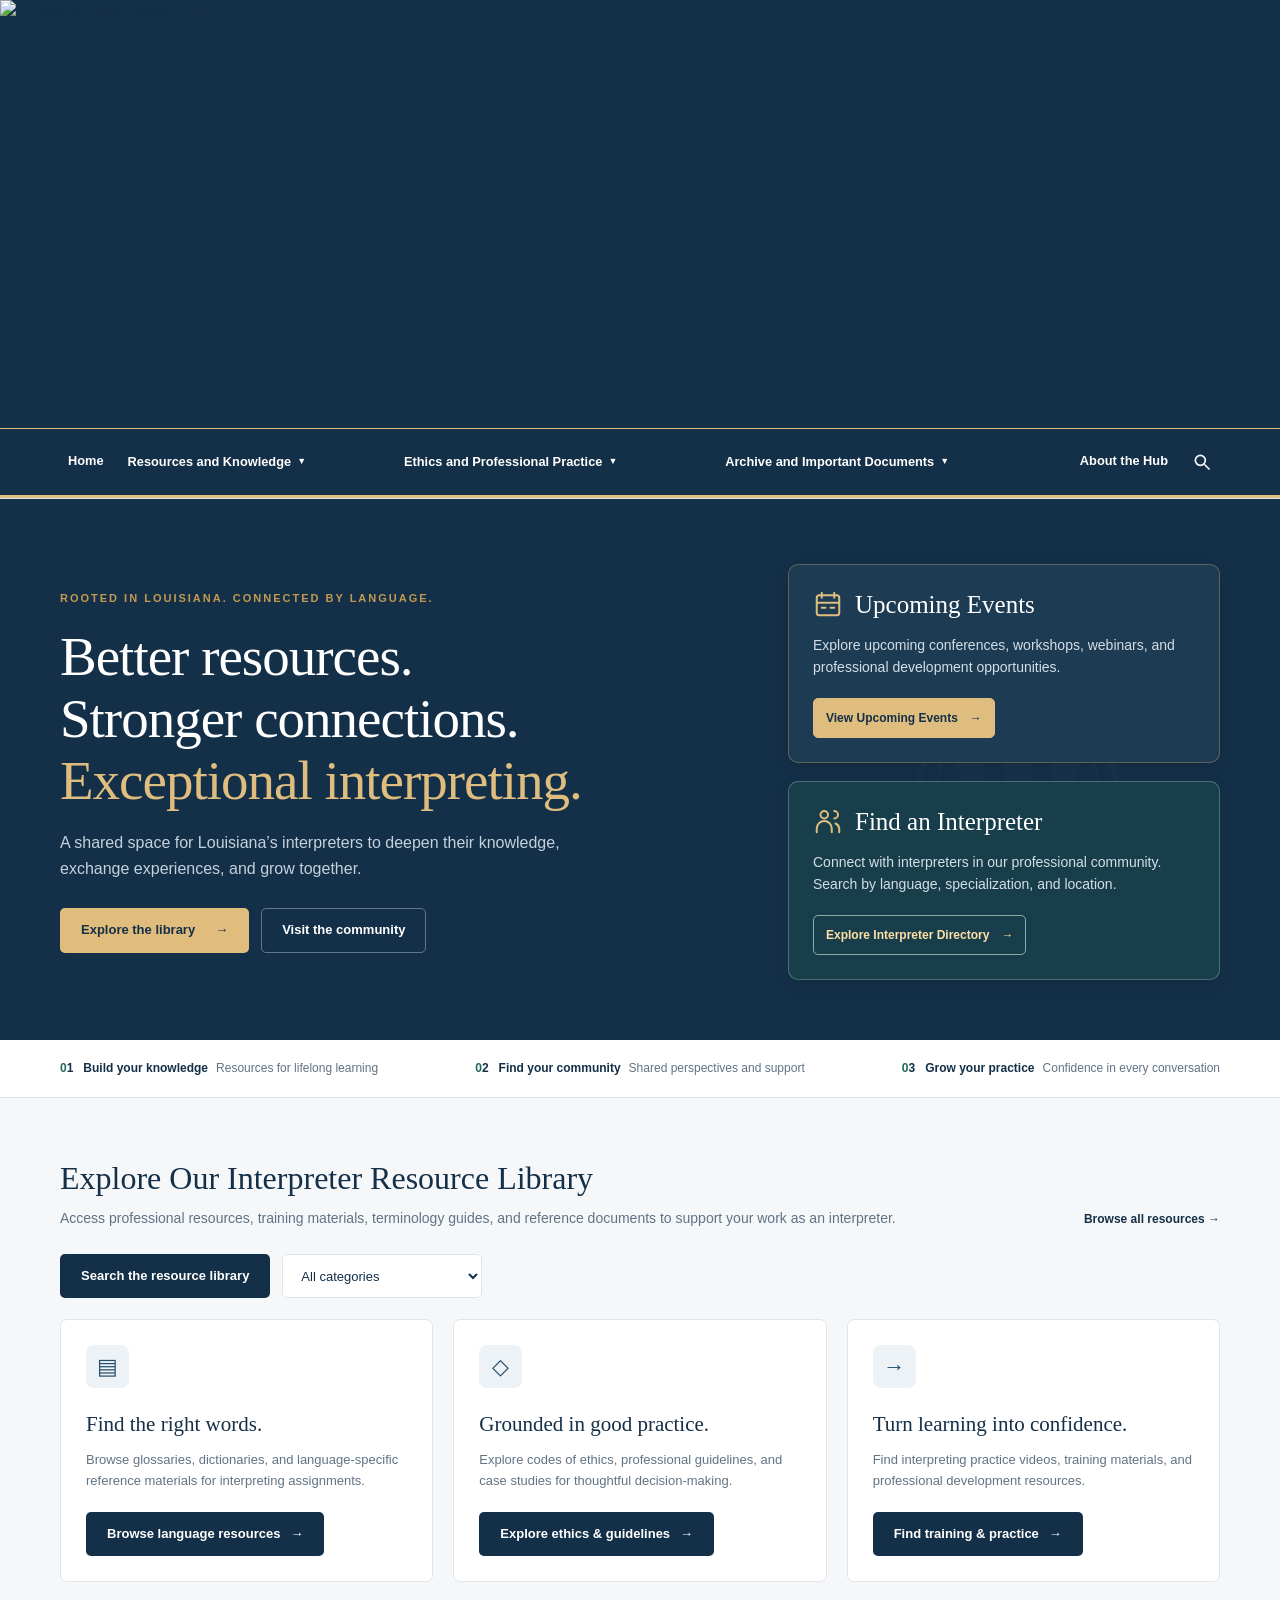
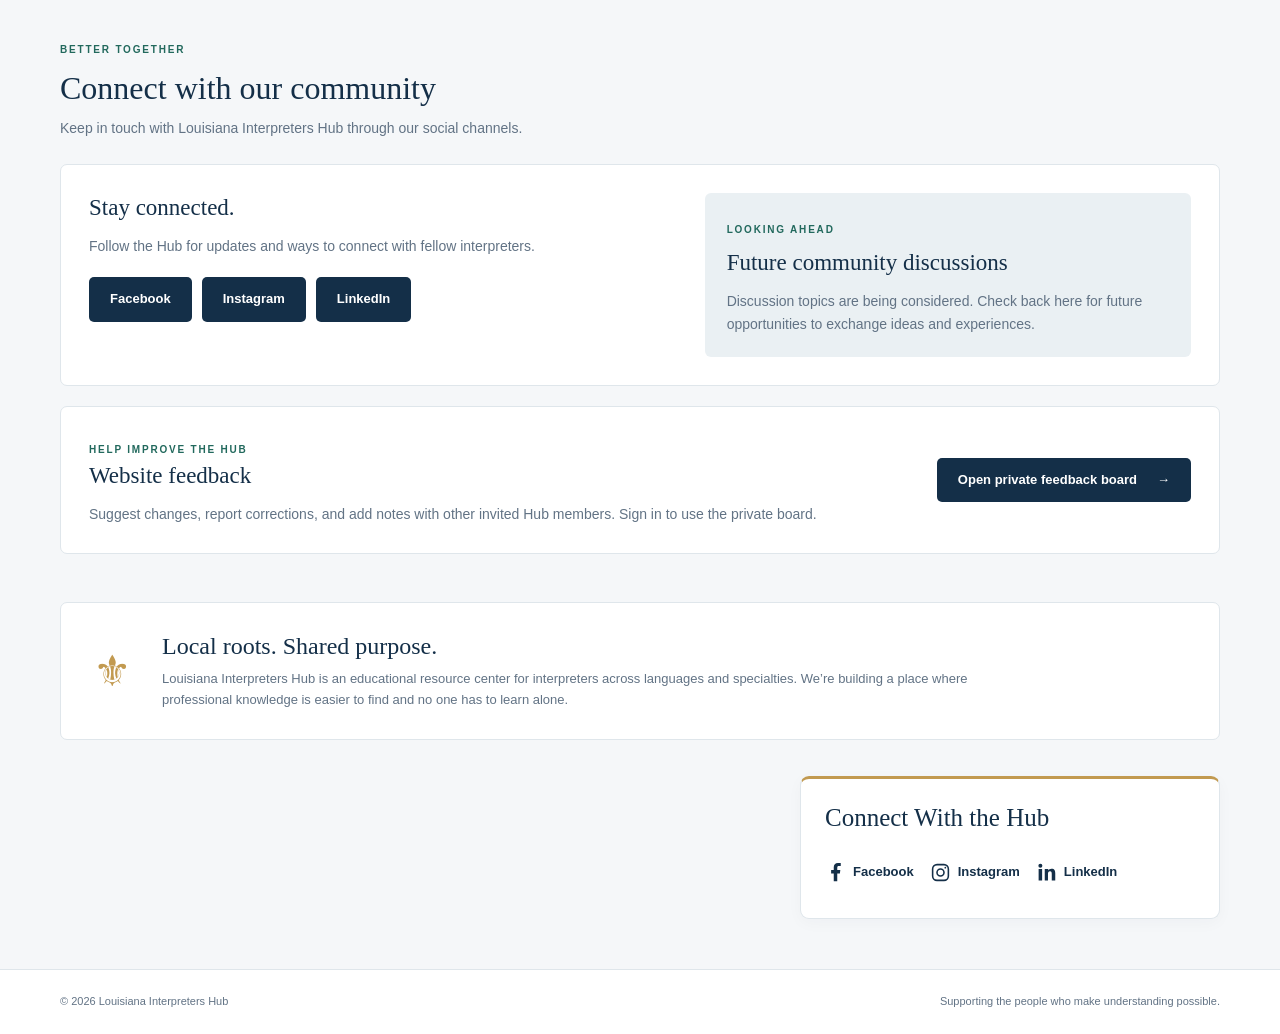
==== index.html @ b4c1bf5e "Add homepage link to private Website feedback board" ====
<!DOCTYPE html>
<html lang="en">
<head>
<meta charset="UTF-8">
<meta name="viewport" content="width=device-width, initial-scale=1">
<meta name="description" content="Louisiana Interpreters Hub: a shared space to study, connect, and grow in the interpreting profession.">
<title>Louisiana Interpreters Hub</title>
<link rel="stylesheet" href="assets/site.css">
<link rel="stylesheet" href="assets/library.css?v=feature-boxes-1">
<script defer src="data/resources.js?v=position-papers-1"></script>
<script defer src="assets/navigation.js?v=feature-boxes-1"></script>
<link rel="stylesheet" href="assets/home.css?v=private-feedback-1">
</head>
<body>
<a class="skip" href="#main">Skip to content</a>

<header>
  <a href="#" class="brand" aria-label="Louisiana Interpreters Hub home">
    <img
      class="brand-logo"
      src="Louisiana%20Interpreters%20Hub%20Banner.png"
      alt="Louisiana Interpreters Hub"
      width="2170"
      height="725"
      fetchpriority="high"
    >
  </a>
  <div class="header-nav">
    <div class="wrap header-inner">
      <button class="menu" aria-expanded="false" aria-controls="navigation">Menu ☰</button>
      <nav id="navigation" aria-label="Main navigation">
        <a href="#library">Study library</a>
        <a href="#community">Community</a>
        <a href="#about" class="nav-cta">About the hub ↗</a>
      </nav>
    </div>
  </div>
</header>

<main id="main">
  <div class="hero">
    <div class="wrap hero-inner">
      <div>
        <div class="eyebrow">Rooted in Louisiana. Connected by language.</div>
        <h1>Better resources.<br>Stronger connections.<br><em>Exceptional interpreting.</em></h1>
        <p>A shared space for Louisiana’s interpreters to deepen their knowledge, exchange experiences, and grow together.</p>
        <div class="actions">
          <a href="#library" class="button gold">Explore the library <span aria-hidden="true">→</span></a>
          <a href="#community" class="button outline">Visit the community</a>
        </div>
      </div>
      <aside class="hero-features" aria-label="Explore our community">
        <a class="feature-card feature-events" href="events.html" aria-labelledby="events-feature-title events-feature-action">
          <div class="feature-heading"><svg viewBox="0 0 24 24" aria-hidden="true"><rect x="3" y="5" width="18" height="16" rx="2"/><path d="M7 3v4m10-4v4M3 11h18m-14 4h3m4 0h3"/></svg><h2 id="events-feature-title">Upcoming Events</h2></div>
          <p>Explore upcoming conferences, workshops, webinars, and professional development opportunities.</p>
          <span class="feature-action" id="events-feature-action">View Upcoming Events <span aria-hidden="true">→</span></span>
        </a>
        <a class="feature-card feature-directory" href="directory.html" aria-labelledby="directory-feature-title directory-feature-action">
          <div class="feature-heading"><svg viewBox="0 0 24 24" aria-hidden="true"><circle cx="9" cy="7" r="3"/><path d="M3 21v-3a6 6 0 0 1 12 0v3m2-17a3 3 0 0 1 0 6m1 4a5 5 0 0 1 3 4v3"/></svg><h2 id="directory-feature-title">Find an Interpreter</h2></div>
          <p>Connect with interpreters in our professional community. Search by language, specialization, and location.</p>
          <span class="feature-action" id="directory-feature-action">Explore Interpreter Directory <span aria-hidden="true">→</span></span>
        </a>
      </aside>
    </div>
  </div>

  <div class="values">
    <div class="wrap values-inner">
      <span><strong>01 &nbsp; Build your knowledge</strong>Resources for lifelong learning</span>
      <span><strong>02 &nbsp; Find your community</strong>Shared perspectives and support</span>
      <span><strong>03 &nbsp; Grow your practice</strong>Confidence in every conversation</span>
    </div>
  </div>

  <div class="wrap">
    <section id="library" aria-labelledby="library-title">
      <div class="section-head">
        <div>
          <h2 id="library-title">Explore Our Interpreter Resource Library</h2>
          <p>Access professional resources, training materials, terminology guides, and reference documents to support your work as an interpreter.</p>
        </div>
        <a class="small-link" href="resources.html">Browse all resources →</a>
      </div>

      <div class="library-tools">
        <a class="button" href="resources.html">Search the resource library</a>
        <select id="category" aria-label="Filter library by category">
          <option value="all">All categories</option>
          <option value="terminology">Terminology</option>
          <option value="ethics">Ethics & standards</option>
          <option value="training">Skills & training</option>
        </select>
      </div>

      <div class="cards" id="resources">
        <article class="card" data-category="terminology">
          <div class="card-top">
            <span class="icon" aria-hidden="true">▤</span>
            <span class="tag" hidden>Terminology</span>
          </div>
          <h3>Find the right words.</h3>
          <p>Browse glossaries, dictionaries, and language-specific reference materials for interpreting assignments.</p>
          <a class="button resource-card-link" href="resources.html?category=knowledge">Browse language resources <span aria-hidden="true">→</span></a>
        </article>

        <article class="card" data-category="ethics">
          <div class="card-top">
            <span class="icon" aria-hidden="true">◇</span>
            <span class="tag" hidden>Ethics & standards</span>
          </div>
          <h3>Grounded in good practice.</h3>
          <p>Explore codes of ethics, professional guidelines, and case studies for thoughtful decision-making.</p>
          <a class="button resource-card-link" href="resources.html?category=ethics">Explore ethics & guidelines <span aria-hidden="true">→</span></a>
        </article>

        <article class="card" data-category="training">
          <div class="card-top">
            <span class="icon" aria-hidden="true">→</span>
            <span class="tag" hidden>Skills & training</span>
          </div>
          <h3>Turn learning into confidence.</h3>
          <p>Find interpreting practice videos, training materials, and professional development resources.</p>
          <a class="button resource-card-link" href="resources.html?category=knowledge&amp;subcategory=training">Find training & practice <span aria-hidden="true">→</span></a>
        </article>

      </div>

    </section>

    <section id="community" aria-labelledby="community-title">
      <div class="section-head">
        <div>
          <span class="section-label">Better together</span>
          <h2 id="community-title">Connect with our community</h2>
          <p>Keep in touch with Louisiana Interpreters Hub through our social channels.</p>
        </div>
      </div>
      <div class="community-panel">
        <div>
          <h3>Stay connected.</h3>
          <p>Follow the Hub for updates and ways to connect with fellow interpreters.</p>
          <div class="community-actions">
            <a class="button" href="https://www.facebook.com/profile.php?id=61590693230571" target="_blank" rel="noopener noreferrer" aria-label="Facebook (opens in a new tab)">Facebook</a>
            <a class="button" href="https://www.instagram.com/laterphub/" target="_blank" rel="noopener noreferrer" aria-label="Instagram (opens in a new tab)">Instagram</a>
            <a class="button" href="https://www.linkedin.com/in/504-louisiana-interpreter-hub/" target="_blank" rel="noopener noreferrer" aria-label="LinkedIn (opens in a new tab)">LinkedIn</a>
          </div>
        </div>
        <div id="community-topics" class="community-future" aria-labelledby="community-topics-title">
          <span class="section-label">Looking ahead</span>
          <h3 id="community-topics-title">Future community discussions</h3>
          <p>Discussion topics are being considered. Check back here for future opportunities to exchange ideas and experiences.</p>
          <!-- Add selected discussion topics and their links here when ready. -->
        </div>
      </div>

      <div class="community-panel feedback-callout" aria-labelledby="feedback-title">
        <div>
          <span class="section-label">Help improve the Hub</span>
          <h3 id="feedback-title">Website feedback</h3>
          <p>Suggest changes, report corrections, and add notes with other invited Hub members. Sign in to use the private board.</p>
        </div>
        <a class="button" href="https://louisiana-hub-feedback.lattertulip17.chatgpt.site" target="_blank" rel="noopener noreferrer" aria-label="Open private feedback board (opens in a new tab)">Open private feedback board <span aria-hidden="true">→</span></a>
      </div>
    </section>

    <section id="about" class="about" aria-labelledby="about-title">
      <span class="symbol" aria-hidden="true">⚜</span>
      <div>
        <h2 id="about-title">Local roots. Shared purpose.</h2>
        <p>Louisiana Interpreters Hub is an educational resource center for interpreters across languages and specialties. We’re building a place where professional knowledge is easier to find and no one has to learn alone.</p>
      </div>
    </section>
    <section class="social-section" aria-labelledby="social-title">
      <div class="social-box">
        <h2 id="social-title">Connect With the Hub</h2>
        <div class="social-links">
          <a href="https://www.facebook.com/profile.php?id=61590693230571" target="_blank" rel="noopener noreferrer" aria-label="Facebook (opens in a new tab)">
            <svg viewBox="0 0 24 24" aria-hidden="true"><path d="M14 22v-9h3l.5-4H14V6.5c0-1.1.4-1.8 1.8-1.8H18V1.2C17.3 1.1 16 1 14.8 1 11.6 1 10 2.9 10 6.1V9H7v4h3v9z"/></svg><span>Facebook</span>
          </a>
          <a href="https://www.instagram.com/laterphub/" target="_blank" rel="noopener noreferrer" aria-label="Instagram (opens in a new tab)">
            <svg class="social-outline" viewBox="0 0 24 24" aria-hidden="true"><rect x="3" y="3" width="18" height="18" rx="5"/><circle cx="12" cy="12" r="4"/><circle class="social-dot" cx="17.5" cy="6.5" r="1"/></svg><span>Instagram</span>
          </a>
          <a href="https://www.linkedin.com/in/504-louisiana-interpreter-hub/" target="_blank" rel="noopener noreferrer" aria-label="LinkedIn (opens in a new tab)">
            <svg viewBox="0 0 24 24" aria-hidden="true"><path d="M3 8h4v13H3zm2-6a2.3 2.3 0 1 1 0 4.6A2.3 2.3 0 0 1 5 2zm5 6h4v1.8c.7-1.2 2-2.1 3.7-2.1 3.7 0 4.3 2.4 4.3 5.5V21h-4v-6.9c0-1.6 0-3.4-2-3.4s-2.3 1.6-2.3 3.3v7H10z"/></svg><span>LinkedIn</span>
          </a>
        </div>
      </div>
    </section>
  </div>
</main>

<footer>
  <div class="wrap footer-inner">
    <span>© <span id="year">2026</span> Louisiana Interpreters Hub</span>
    <span>Supporting the people who make understanding possible.</span>
  </div>
</footer>

<script>
const category = document.querySelector('#category');
const cards = [...document.querySelectorAll('.card')];

function filter() {

  cards.forEach(card => {
    const matches = category.value === 'all' || card.dataset.category === category.value;
    card.hidden = !matches;
  });
}

category.addEventListener('change', filter);
document.querySelector('#year').textContent = new Date().getFullYear();
</script>
</body>
</html>
---- assets/site.css ----
:root{--navy:#142f48;--blue:#244e6a;--muted:#627385;--line:#dfe6eb;--paper:#f5f7f9;--gold:#c29a50;--green:#22695d}
*{box-sizing:border-box}
html{scroll-behavior:smooth;scroll-padding-top:90px}
body{margin:0;font-family:Arial,Helvetica,sans-serif;color:var(--navy);background:var(--paper);line-height:1.6}
button,input,select{font:inherit}
button,a,input,select{-webkit-tap-highlight-color:transparent}
a{color:inherit}
button{cursor:pointer}
a:focus-visible,button:focus-visible,input:focus-visible,select:focus-visible,summary:focus-visible{outline:3px solid var(--gold);outline-offset:4px}
.wrap{width:min(1160px,calc(100% - 48px));margin:auto}
.skip{position:absolute;top:-80px;background:white;padding:12px;z-index:10}
.skip:focus{top:10px}
header{background:#fff;border-bottom:1px solid var(--line)}
.brand{display:block;width:100%;text-decoration:none;background:var(--navy)}
.brand-logo{display:block;width:100%;height:auto}
.header-nav{background:var(--navy);color:#fff;border-top:1px solid #dfbd7f;border-bottom:3px solid #dfbd7f}
.header-inner{display:flex;align-items:center;justify-content:center;min-height:66px;padding-top:10px;padding-bottom:10px}
nav{display:flex;align-items:center;justify-content:center;gap:28px}
nav a{text-decoration:none;font-size:14px;font-weight:600;padding:9px 15px;border-radius:5px}
nav a:hover{background:#244e6a;color:#ffe0a6}
.nav-cta{border:1px solid #dfbd7f;color:#ffe0a6}
.menu{display:none;background:transparent;color:#fff;border:1px solid #dfbd7f;border-radius:5px;padding:8px 12px}
.header-nav :focus-visible{outline:3px solid #ffe0a6;outline-offset:3px}
.hero{background:var(--navy);color:white;position:relative;overflow:hidden}
.hero:after{content:'⚜';position:absolute;right:3%;top:-105px;font-family:Georgia,serif;font-size:500px;color:#ffffff04;line-height:1.5;pointer-events:none}
.hero-inner{position:relative;z-index:1;padding:65px 0 60px;display:grid;grid-template-columns:1.5fr 1fr;gap:80px;align-items:center}
.eyebrow{font-size:11px;text-transform:uppercase;letter-spacing:2px;font-weight:bold;color:var(--gold)}
h1{font-family:Georgia,serif;font-weight:400;font-size:clamp(36px,4.5vw,55px);line-height:1.13;letter-spacing:-1px;margin:18px 0}
h1 em{color:#dfbd7f;font-style:normal}
.hero p{color:#c4d1dc;font-size:16px;max-width:500px}
.actions{display:flex;gap:12px;flex-wrap:wrap;margin-top:27px}
.button{display:inline-flex;justify-content:center;align-items:center;gap:20px;text-decoration:none;padding:11px 20px;border-radius:5px;font-weight:bold;font-size:13px;border:1px solid transparent;background:var(--navy);color:white}
.button.gold{background:#e0bd7c;color:var(--navy)}
.button.outline{border-color:#63768a;background:transparent;color:white}
.hero-note{border-left:2px solid #a98b58;padding:8px 0 8px 25px}
.hero-note .symbol{font-size:30px;color:#dfbd7f}
.hero-note h2{font-family:Georgia,serif;font-size:25px;font-weight:400;line-height:1.4;margin:12px 0}
.hero-note p{font-size:13px}
.values{background:white;border-bottom:1px solid var(--line)}
.values-inner{display:flex;justify-content:space-between;gap:24px;padding:19px 0;font-size:12px;color:var(--muted)}
.values strong{color:var(--navy);margin-right:8px}
.values span::first-letter{color:var(--green)}
section{padding:53px 0 0}
.section-head{display:flex;justify-content:space-between;align-items:end;gap:20px;margin-bottom:24px}
h2{font-family:Georgia,serif;font-size:32px;line-height:1.2;font-weight:400;margin:8px 0 10px}
.section-head p{font-size:14px;color:var(--muted);margin:0}
.section-label{font-size:10px;color:var(--green);font-weight:bold;letter-spacing:1.8px;text-transform:uppercase}
.small-link{font-size:12px;text-decoration:none;font-weight:bold;white-space:nowrap}
.library-tools{display:flex;gap:12px;margin-bottom:21px}
.search{flex:1;position:relative}
.search span{position:absolute;left:15px;top:10px;color:var(--muted)}
input,select{border:1px solid var(--line);border-radius:5px;background:white;color:var(--navy);padding:11px 14px;font-size:13px}
input{width:100%;padding-left:40px}
select{min-width:200px}
.cards{display:grid;grid-template-columns:repeat(3,1fr);gap:20px}
.card{background:white;border:1px solid var(--line);border-radius:7px;padding:25px;display:flex;flex-direction:column;transition:box-shadow .2s}
.card:hover{box-shadow:0 6px 20px #142f4809}
.card-top{display:flex;align-items:center;justify-content:space-between}
.icon{width:43px;height:43px;border-radius:8px;display:grid;place-items:center;background:#edf2f6;color:var(--blue);font-size:22px}
.tag{font-size:9px;font-weight:bold;letter-spacing:1px;background:#edf4f1;color:var(--green);padding:4px 8px;border-radius:3px;text-transform:uppercase}
.card:nth-child(2) .tag{background:#f7f1e5;color:#8c692b}
.card:nth-child(3) .tag{background:#eef0f8;color:#62618d}
.card h3{font-family:Georgia,serif;font-size:21px;font-weight:400;margin:20px 0 8px}
.card p{font-size:13px;color:var(--muted);margin:0 0 20px}
.card details{margin-top:auto;border-top:1px solid var(--line);padding-top:14px;font-size:12px}
.card summary{font-weight:bold;cursor:pointer;list-style:none}
.card summary:after{content:'+';float:right}
.card details[open] summary:after{content:'−'}
.card ul{padding-left:18px;color:var(--muted);margin-bottom:0}
.card li{margin:8px 0}
.notice{font-size:11px;color:var(--muted);margin:13px 0 0}
.community-grid{display:grid;grid-template-columns:minmax(0,1fr) 270px;gap:23px}
.board{border:1px solid var(--line);border-radius:7px;background:white;overflow:hidden}
.board-head{display:flex;justify-content:space-between;align-items:center;padding:14px 22px;background:#fbfcfd;border-bottom:1px solid var(--line);font-size:11px}
.live{display:flex;align-items:center;gap:6px;color:var(--muted)}
.dot{width:6px;height:6px;border-radius:50%;background:var(--green)}
.thread{padding:20px 22px;border-bottom:1px solid var(--line);display:flex;gap:15px}
.thread:last-child{border-bottom:0}
.avatar{flex-shrink:0;width:36px;height:36px;background:#eaf0f4;color:#3c617b;border-radius:50%;display:grid;place-items:center;font-size:11px;font-weight:bold}
.thread:nth-child(3) .avatar{background:#f4eee3;color:#8b6d36}
.thread:nth-child(4) .avatar{background:#e9f1ed;color:#417464}
.thread-content{flex:1}
.topic{font-size:9px;text-transform:uppercase;letter-spacing:1px;color:var(--green);font-weight:bold}
.thread h3{font-size:14px;line-height:1.5;margin:5px 0}
.thread p{font-size:11px;color:var(--muted);margin:5px 0 0}
.reply{float:right;font-size:11px;color:var(--muted);font-weight:normal;margin-left:10px}
.side{background:#eaf0f3;border-radius:7px;padding:25px}
.side h3{font-family:Georgia,serif;font-size:22px;font-weight:400;margin:8px 0 12px}
.side p,.side li{font-size:12px;color:var(--muted)}
.side ul{padding-left:17px;margin:16px 0 22px}
.side li{margin:8px 0}
.side .button{width:100%}
.about{margin-top:48px;padding:29px 32px;background:#fff;border:1px solid var(--line);border-radius:7px;display:flex;gap:30px;align-items:center}
.about h2{font-size:24px;margin:0 0 8px}
.about p{font-size:13px;color:var(--muted);margin:0;max-width:820px}
.about .symbol{color:var(--gold);font-size:43px}
footer{margin-top:50px;border-top:1px solid var(--line);padding:23px 0;background:white}
.footer-inner{display:flex;justify-content:space-between;gap:15px;color:var(--muted);font-size:11px}
.empty{grid-column:1/-1;padding:25px;background:white;border:1px solid var(--line);border-radius:5px}
[hidden]{display:none!important}

@media(max-width:850px){
  .header-inner{flex-wrap:wrap;justify-content:flex-end}
  .menu{display:block}
  nav{display:none;width:100%;padding:15px 0 5px;gap:12px;flex-wrap:wrap}
  nav.open{display:flex}
  .hero-inner{gap:35px;grid-template-columns:1.6fr 1fr}
  .community-grid{grid-template-columns:1fr}
  .side{display:none}
  .cards{gap:12px}
  .card{padding:19px}
  .values-inner{font-size:11px}
  .values strong{display:block}
}

@media(max-width:600px){
  .wrap{width:calc(100% - 32px)}
  nav.open{flex-direction:column;align-items:stretch}
  nav a{text-align:center}
  .hero-inner{display:block;padding:42px 0}
  .hero-note{display:none}
  .hero p{font-size:14px}
  .values-inner{gap:14px;padding:16px 0}
  .values strong{font-size:11px}
  .values span{font-size:10px}
  .cards{grid-template-columns:1fr}
  .library-tools{flex-direction:column}
  select{width:100%}
  .section-head{align-items:start}
  .section-head .small-link{display:none}
  section{padding-top:38px}
  h2{font-size:29px}
  .thread{padding:18px 15px;gap:11px}
  .reply{float:none;display:block;margin:4px 0 0}
  .about{padding:23px;gap:18px;margin-top:35px}
  .footer-inner{flex-direction:column;gap:5px}
  .board-head{padding:13px 15px}
}
---- assets/library.css ----
.header-nav{position:relative;z-index:5}
#navigation{gap:12px;flex-wrap:wrap}
#navigation details{position:relative}
#navigation summary{cursor:pointer;font-size:14px;font-weight:600;padding:9px 12px;border-radius:5px}
#navigation summary:hover,#navigation details[open]>summary{background:#244e6a;color:#ffe0a6}
#navigation .nav-panel{position:absolute;top:100%;left:0;min-width:260px;max-width:340px;padding:8px;background:#142f48;border:1px solid #dfbd7f;border-radius:5px;box-shadow:0 8px 24px #0003}
#navigation .nav-panel a{display:block;white-space:normal}
#navigation .nav-panel .nav-panel{position:static;border:0;border-left:2px solid #dfbd7f;border-radius:0;min-width:0;box-shadow:none;margin:6px 0 6px 8px}
.nav-search{display:flex;align-items:center;gap:8px}
.nav-search svg{width:20px;height:20px;fill:none;stroke:currentColor;stroke-width:2;flex-shrink:0}
.library-page{padding-top:35px;padding-bottom:35px;min-height:50vh}
.breadcrumb{font-size:14px;margin-bottom:24px}
.library-page h1{font-size:clamp(28px,4vw,44px)}
.resource-filters{display:grid;grid-template-columns:2fr repeat(5,minmax(0,1fr));gap:14px;align-items:end;margin:28px 0}
.resource-filters label{display:flex;flex-direction:column;gap:6px;font-size:13px;font-weight:bold;min-width:0}
.resource-filters input,.resource-filters select{min-width:0;width:100%;padding:11px}
.resource-results{display:grid;grid-template-columns:repeat(3,minmax(0,1fr));gap:20px}
.resource-results article{background:white;border:1px solid var(--line);padding:24px;border-radius:7px;overflow-wrap:anywhere}
.resource-results h2{font-size:24px}.resource-results dl{font-size:13px}.resource-results dt{font-weight:bold}.resource-results dd{margin:0 0 8px}
.library-empty{padding:24px;background:white;border:1px solid var(--line);border-radius:7px}
@media(max-width:1100px){.resource-filters{grid-template-columns:repeat(2,minmax(0,1fr))}.resource-filters label:first-child{grid-column:1/-1}}
@media(max-width:850px){#navigation{align-items:stretch}#navigation>details{width:100%}#navigation .nav-panel{position:static;max-width:none;min-width:0;box-shadow:none;margin:4px 0 8px}.resource-results{grid-template-columns:repeat(2,minmax(0,1fr))}}
@media(max-width:600px){.resource-results,.resource-filters{grid-template-columns:1fr}#navigation .nav-panel a{text-align:left}}
#navigation>details:last-of-type>.nav-panel{left:auto;right:0}

/* Keep every desktop category visible; never move items into overflow menus. */
.visually-hidden{position:absolute;width:1px;height:1px;padding:0;margin:-1px;overflow:hidden;clip-path:inset(50%);white-space:nowrap;border:0}
#navigation>details>summary{list-style:none;display:flex;align-items:center;gap:6px}
#navigation>details>summary::-webkit-details-marker{display:none}
#navigation>details>summary::after{content:'▼';font-size:9px;flex-shrink:0}
@media(min-width:851px){
  #navigation{display:grid;grid-template-columns:auto minmax(0,1.2fr) minmax(0,1.4fr) minmax(0,1.55fr) auto auto;width:100%;gap:8px}
  #navigation>details{min-width:0}
  #navigation>details>summary,#navigation>a{font-size:clamp(12px,1vw,14px);padding:9px 8px;white-space:normal;overflow:visible;text-overflow:clip}
  #navigation>details>summary{line-height:1.5}
}

.resource-results .button{margin-top:12px;max-width:100%;gap:8px}

.resource-date-heading{grid-column:1/-1;margin:16px 0 0;font-size:26px}

.training-video-group{grid-column:1/-1}
.training-video-group ul{margin:20px 0 0;padding-left:22px}
.training-video-group li{padding:8px 0}
.training-video-group a{display:inline-block;padding:4px 0;font-weight:600;text-underline-offset:3px}
.training-video-group .video-content-warning{font-weight:bold}

.resource-results .resource-kind{display:table;width:fit-content;max-width:100%;margin:0 0 12px;padding:4px 10px;border:1px solid #cbded7;border-radius:4px;background:#edf4f1;color:#185548;font-size:12px;font-weight:700;line-height:1.5}
---- assets/home.css ----
.hero-features{display:grid;gap:18px;min-width:0}
.feature-card{display:block;padding:24px;text-decoration:none;background:#1d3b53;border:1px solid #bfa16a66;border-radius:10px;box-shadow:0 5px 18px #00000012;transition:transform .18s ease,box-shadow .18s ease,border-color .18s ease}
.feature-card.feature-directory{background:#183e4b;border-color:#7aaba37a}
.feature-card:hover{transform:translateY(-3px);border-color:#dfbd7f;box-shadow:0 10px 24px #00000025}
.feature-card:focus-visible{outline:3px solid #ffe0a6;outline-offset:5px}
.feature-heading{display:flex;align-items:center;gap:12px}
.feature-heading svg{width:30px;height:30px;flex-shrink:0;fill:none;stroke:#dfbd7f;stroke-width:1.6;stroke-linecap:round;stroke-linejoin:round}
.feature-heading h2{font-size:25px;margin:0;line-height:1.25}
.hero .feature-card p{font-size:14px;line-height:1.6;margin:14px 0 19px;color:#d3dee6;max-width:none}
.feature-action{display:inline-flex;align-items:center;gap:12px;border:1px solid #dfbd7f;border-radius:5px;background:#dfbd7f;color:#142f48;font-size:12px;font-weight:bold;line-height:1.5;padding:10px 12px}
.feature-directory .feature-action{background:transparent;color:#ffe0a6;border-color:#8baea9}
@media(max-width:850px){.hero-inner{grid-template-columns:1fr;gap:32px}.hero-features{width:100%}}
@media(max-width:600px){.hero-features{margin-top:30px}.feature-card{padding:22px}.feature-heading h2{font-size:24px}}
@media(prefers-reduced-motion:reduce){.feature-card{transition:none}.feature-card:hover{transform:none}}

.social-section{display:flex;justify-content:flex-end;padding-top:36px}
.social-box{width:min(100%,420px);padding:24px;background:#fff;border:1px solid var(--line);border-top:3px solid var(--gold);border-radius:9px;box-shadow:0 4px 16px #142f4808}
.social-box h2{font-size:25px;margin:0 0 17px}
.social-links{display:flex;flex-wrap:wrap;gap:10px 16px}
.social-links a{display:inline-flex;align-items:center;gap:7px;min-height:44px;padding:5px 0;color:var(--navy);font-size:13px;font-weight:600;text-decoration:none}
.social-links a:hover{color:var(--green);text-decoration:underline}
.social-links svg{width:21px;height:21px;flex-shrink:0;fill:currentColor}
.social-links .social-outline{fill:none;stroke:currentColor;stroke-width:1.8}
.social-links .social-dot{fill:currentColor;stroke:none}
@media(max-width:600px){.social-section{padding-top:28px}.social-box{width:100%;padding:20px}.social-box h2{font-size:24px}}

.resource-card-link{margin-top:auto;align-self:flex-start;gap:10px;text-align:center}
.community-panel{display:grid;grid-template-columns:1.2fr 1fr;gap:32px;padding:28px;background:#fff;border:1px solid var(--line);border-radius:7px}
.community-panel h3{font-family:Georgia,serif;font-size:23px;font-weight:400;line-height:1.3;margin:0 0 12px}
.community-panel p{font-size:14px;color:var(--muted);margin:0 0 20px}
.community-actions{display:flex;flex-wrap:wrap;gap:10px}
.community-actions .button{gap:10px}
.community-future{padding:22px;background:#eaf0f3;border-radius:6px}
.community-future h3{margin-top:8px}
.community-future p{margin-bottom:0}
@media(max-width:600px){.community-panel{grid-template-columns:1fr;padding:20px;gap:24px}.community-future{padding:18px}}

.feedback-callout{margin-top:20px;grid-template-columns:minmax(0,1fr) auto;align-items:center}
.feedback-callout p{margin-bottom:0}
@media(max-width:600px){.feedback-callout{grid-template-columns:1fr}.feedback-callout .button{justify-self:start}}
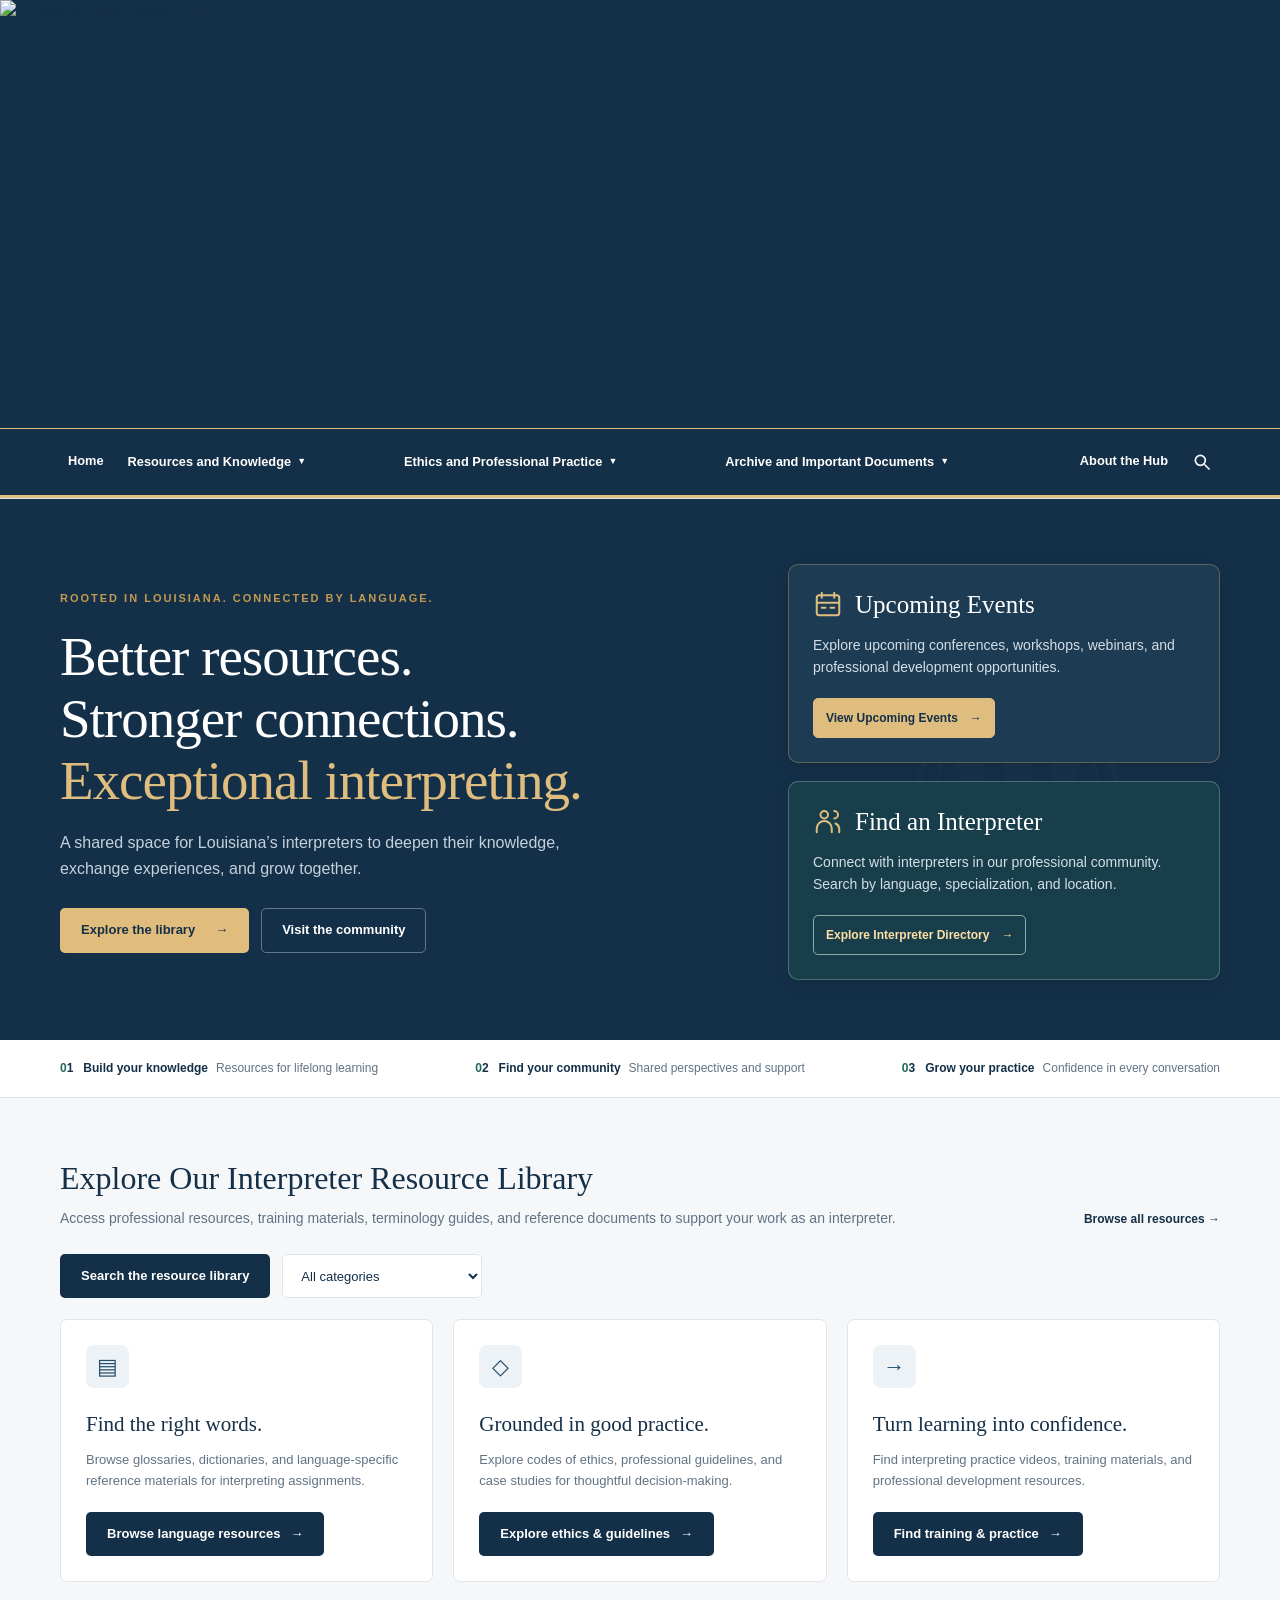
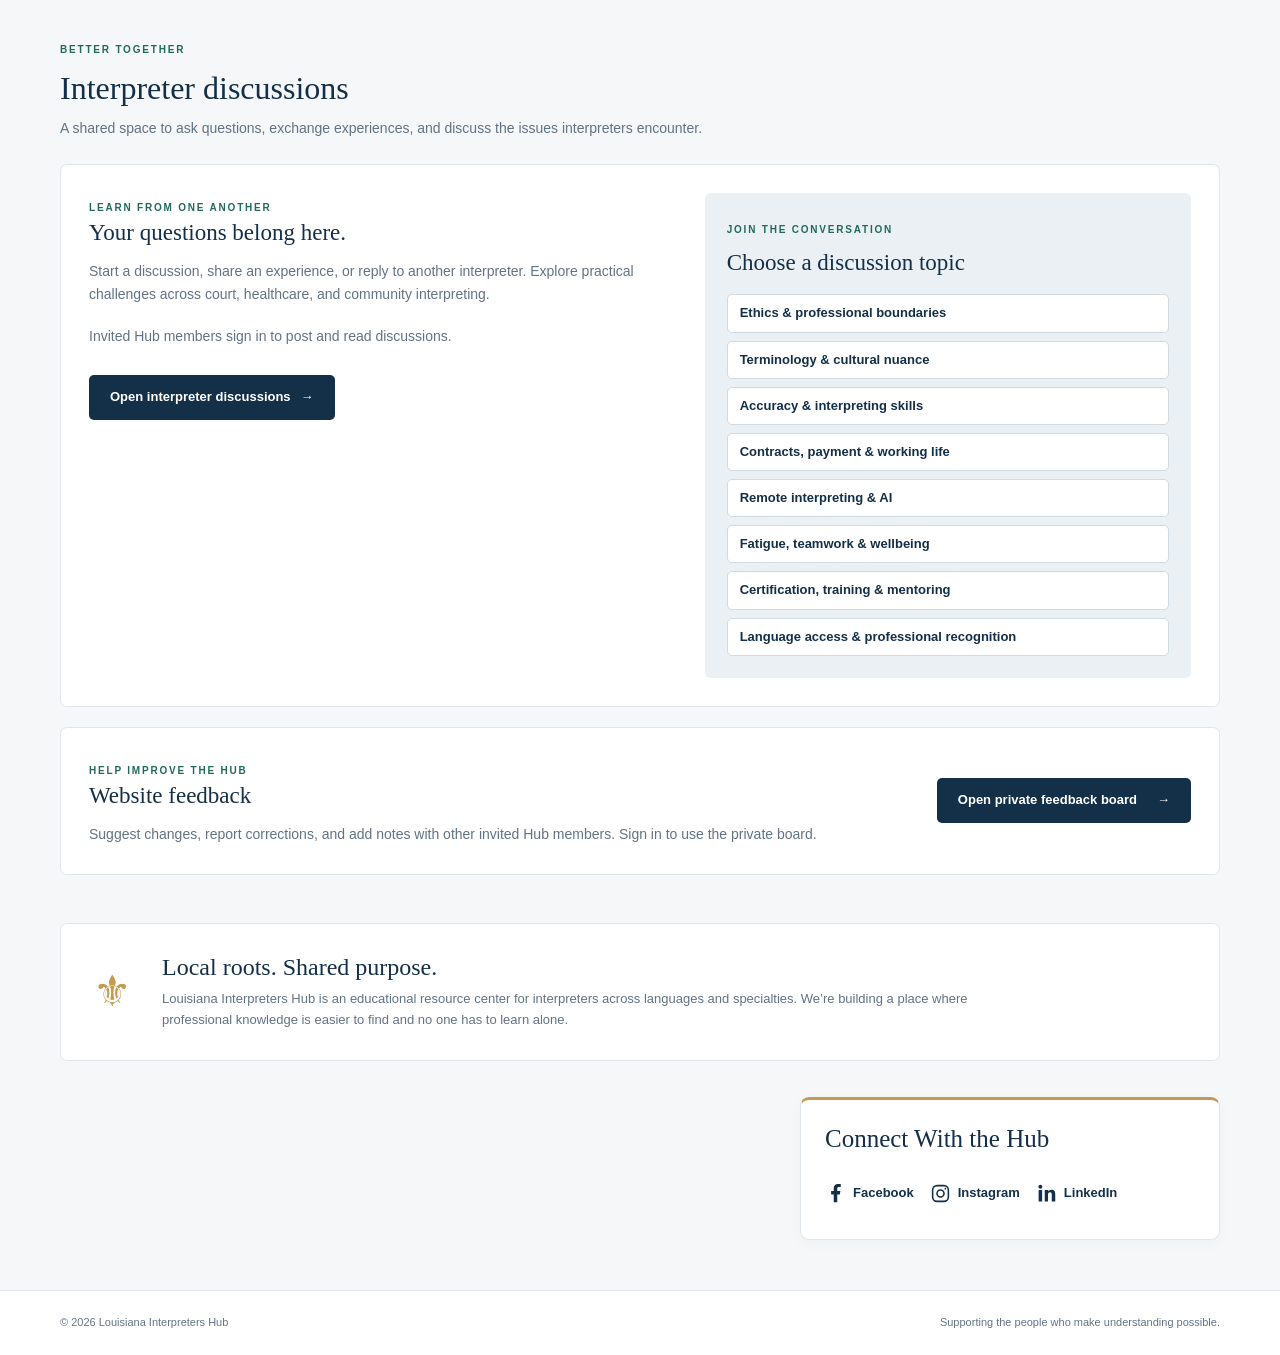
==== commit 41e434d7: "Replace duplicate social box with interactive interpreter discussion topics" ====
--- a/index.html
+++ b/index.html
@@ -9,7 +9,7 @@
 <link rel="stylesheet" href="assets/library.css?v=feature-boxes-1">
 <script defer src="data/resources.js?v=position-papers-1"></script>
 <script defer src="assets/navigation.js?v=feature-boxes-1"></script>
-<link rel="stylesheet" href="assets/home.css?v=private-feedback-1">
+<link rel="stylesheet" href="assets/home.css?v=interpreter-discussions-1">
 </head>
 <body>
 <a class="skip" href="#main">Skip to content</a>
@@ -131,25 +131,31 @@
       <div class="section-head">
         <div>
           <span class="section-label">Better together</span>
-          <h2 id="community-title">Connect with our community</h2>
-          <p>Keep in touch with Louisiana Interpreters Hub through our social channels.</p>
-        </div>
-      </div>
-      <div class="community-panel">
-        <div>
-          <h3>Stay connected.</h3>
-          <p>Follow the Hub for updates and ways to connect with fellow interpreters.</p>
-          <div class="community-actions">
-            <a class="button" href="https://www.facebook.com/profile.php?id=61590693230571" target="_blank" rel="noopener noreferrer" aria-label="Facebook (opens in a new tab)">Facebook</a>
-            <a class="button" href="https://www.instagram.com/laterphub/" target="_blank" rel="noopener noreferrer" aria-label="Instagram (opens in a new tab)">Instagram</a>
-            <a class="button" href="https://www.linkedin.com/in/504-louisiana-interpreter-hub/" target="_blank" rel="noopener noreferrer" aria-label="LinkedIn (opens in a new tab)">LinkedIn</a>
-          </div>
+          <h2 id="community-title">Interpreter discussions</h2>
+          <p>A shared space to ask questions, exchange experiences, and discuss the issues interpreters encounter.</p>
+        </div>
+      </div>
+      <div class="community-panel interpreter-discussions">
+        <div>
+          <span class="section-label">Learn from one another</span>
+          <h3>Your questions belong here.</h3>
+          <p>Start a discussion, share an experience, or reply to another interpreter. Explore practical challenges across court, healthcare, and community interpreting.</p>
+          <p>Invited Hub members sign in to post and read discussions.</p>
+          <a class="button" href="https://louisiana-hub-feedback.lattertulip17.chatgpt.site/discussions" target="_blank" rel="noopener noreferrer" aria-label="Open interpreter discussions (opens in a new tab)">Open interpreter discussions <span aria-hidden="true">→</span></a>
         </div>
         <div id="community-topics" class="community-future" aria-labelledby="community-topics-title">
-          <span class="section-label">Looking ahead</span>
-          <h3 id="community-topics-title">Future community discussions</h3>
-          <p>Discussion topics are being considered. Check back here for future opportunities to exchange ideas and experiences.</p>
-          <!-- Add selected discussion topics and their links here when ready. -->
+          <span class="section-label">Join the conversation</span>
+          <h3 id="community-topics-title">Choose a discussion topic</h3>
+          <ul class="discussion-topic-links">
+              <li><a href="https://louisiana-hub-feedback.lattertulip17.chatgpt.site/discussions?topic=ethics" target="_blank" rel="noopener noreferrer" aria-label="Ethics &amp; professional boundaries (opens in a new tab)">Ethics &amp; professional boundaries</a></li>
+              <li><a href="https://louisiana-hub-feedback.lattertulip17.chatgpt.site/discussions?topic=terminology" target="_blank" rel="noopener noreferrer" aria-label="Terminology &amp; cultural nuance (opens in a new tab)">Terminology &amp; cultural nuance</a></li>
+              <li><a href="https://louisiana-hub-feedback.lattertulip17.chatgpt.site/discussions?topic=skills" target="_blank" rel="noopener noreferrer" aria-label="Accuracy &amp; interpreting skills (opens in a new tab)">Accuracy &amp; interpreting skills</a></li>
+              <li><a href="https://louisiana-hub-feedback.lattertulip17.chatgpt.site/discussions?topic=working-life" target="_blank" rel="noopener noreferrer" aria-label="Contracts, payment &amp; working life (opens in a new tab)">Contracts, payment &amp; working life</a></li>
+              <li><a href="https://louisiana-hub-feedback.lattertulip17.chatgpt.site/discussions?topic=technology" target="_blank" rel="noopener noreferrer" aria-label="Remote interpreting &amp; AI (opens in a new tab)">Remote interpreting &amp; AI</a></li>
+              <li><a href="https://louisiana-hub-feedback.lattertulip17.chatgpt.site/discussions?topic=wellbeing" target="_blank" rel="noopener noreferrer" aria-label="Fatigue, teamwork &amp; wellbeing (opens in a new tab)">Fatigue, teamwork &amp; wellbeing</a></li>
+              <li><a href="https://louisiana-hub-feedback.lattertulip17.chatgpt.site/discussions?topic=development" target="_blank" rel="noopener noreferrer" aria-label="Certification, training &amp; mentoring (opens in a new tab)">Certification, training &amp; mentoring</a></li>
+              <li><a href="https://louisiana-hub-feedback.lattertulip17.chatgpt.site/discussions?topic=language-access" target="_blank" rel="noopener noreferrer" aria-label="Language access &amp; professional recognition (opens in a new tab)">Language access &amp; professional recognition</a></li>
+          </ul>
         </div>
       </div>
 
--- a/assets/home.css
+++ b/assets/home.css
@@ -38,3 +38,9 @@
 .feedback-callout{margin-top:20px;grid-template-columns:minmax(0,1fr) auto;align-items:center}
 .feedback-callout p{margin-bottom:0}
 @media(max-width:600px){.feedback-callout{grid-template-columns:1fr}.feedback-callout .button{justify-self:start}}
+
+.interpreter-discussions>div:first-child>.button{margin-top:8px;gap:10px}
+.discussion-topic-links{list-style:none;margin:16px 0 0;padding:0;display:grid;gap:8px}
+.discussion-topic-links li{margin:0}
+.discussion-topic-links a{display:block;padding:9px 12px;background:#fff;border:1px solid #cfdae2;border-radius:5px;font-size:13px;font-weight:600;text-decoration:none;line-height:1.4}
+.discussion-topic-links a:hover{border-color:var(--green);color:var(--green);text-decoration:underline}
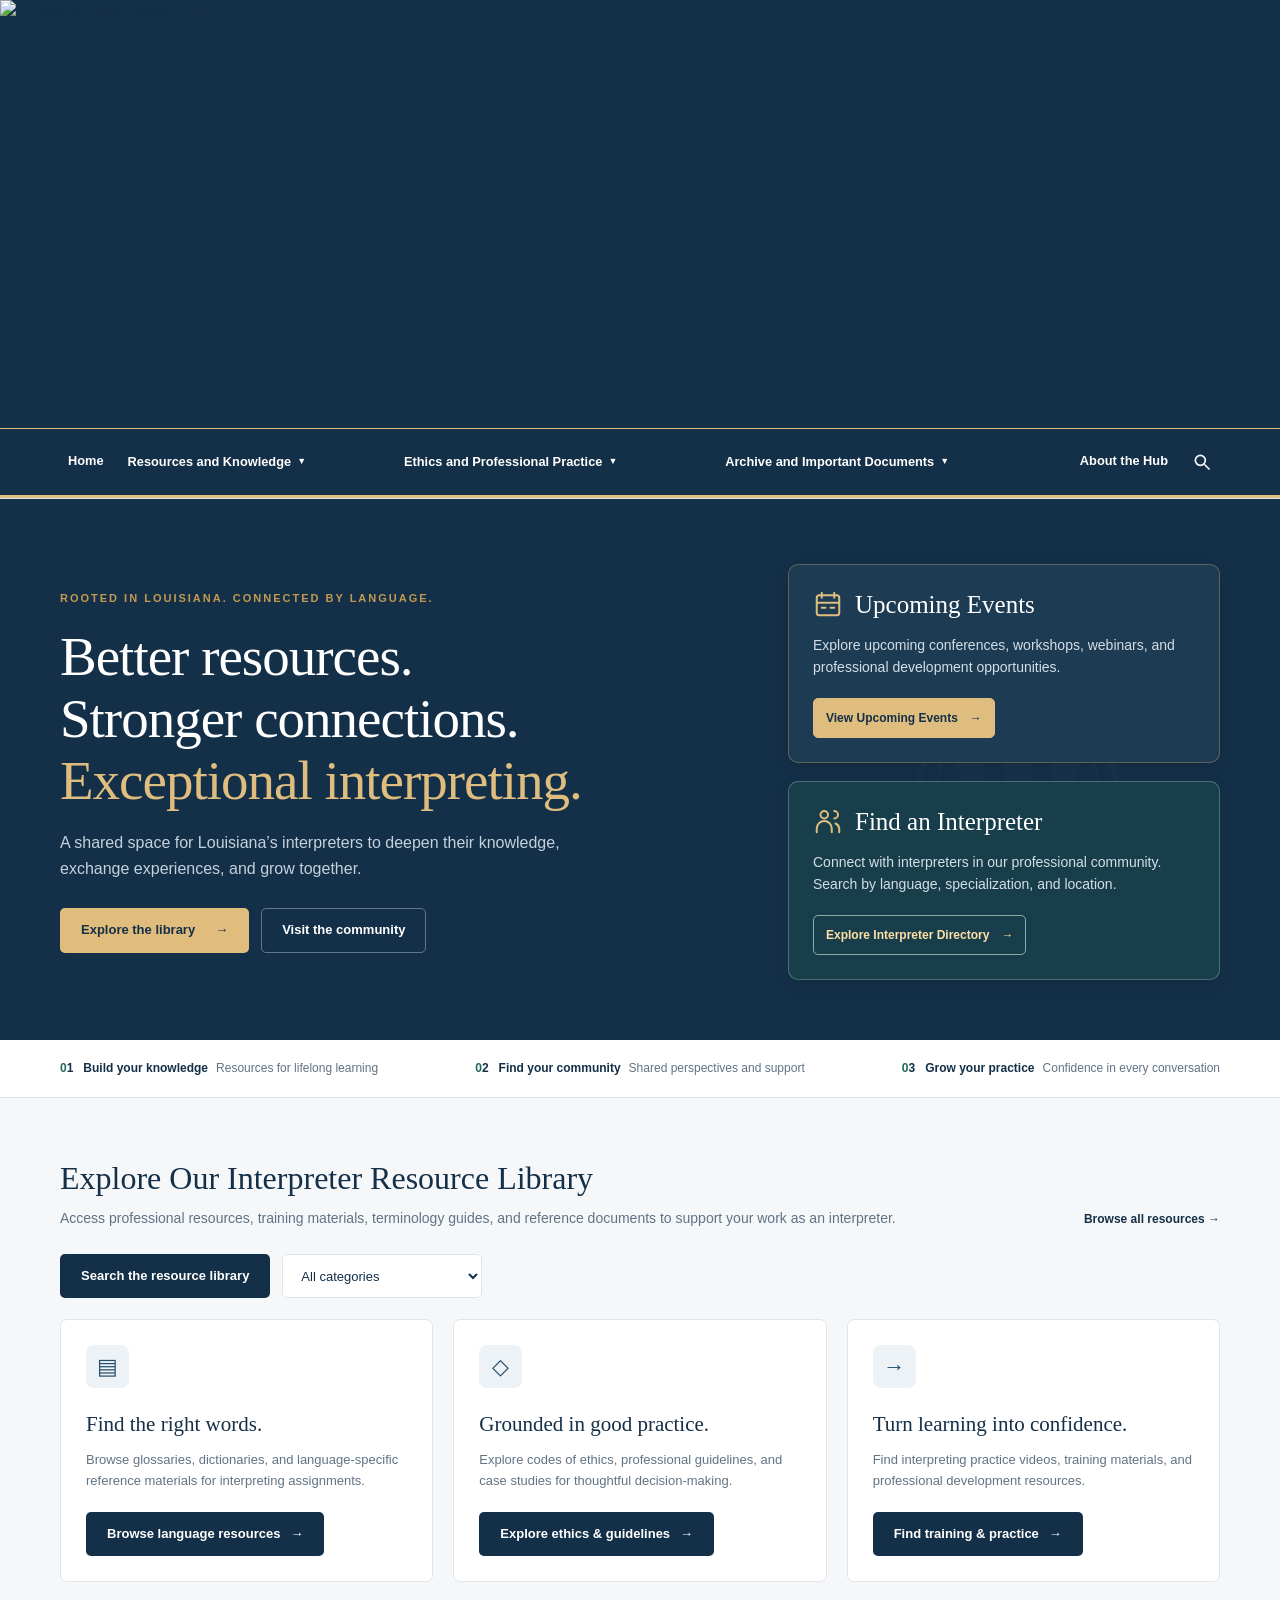
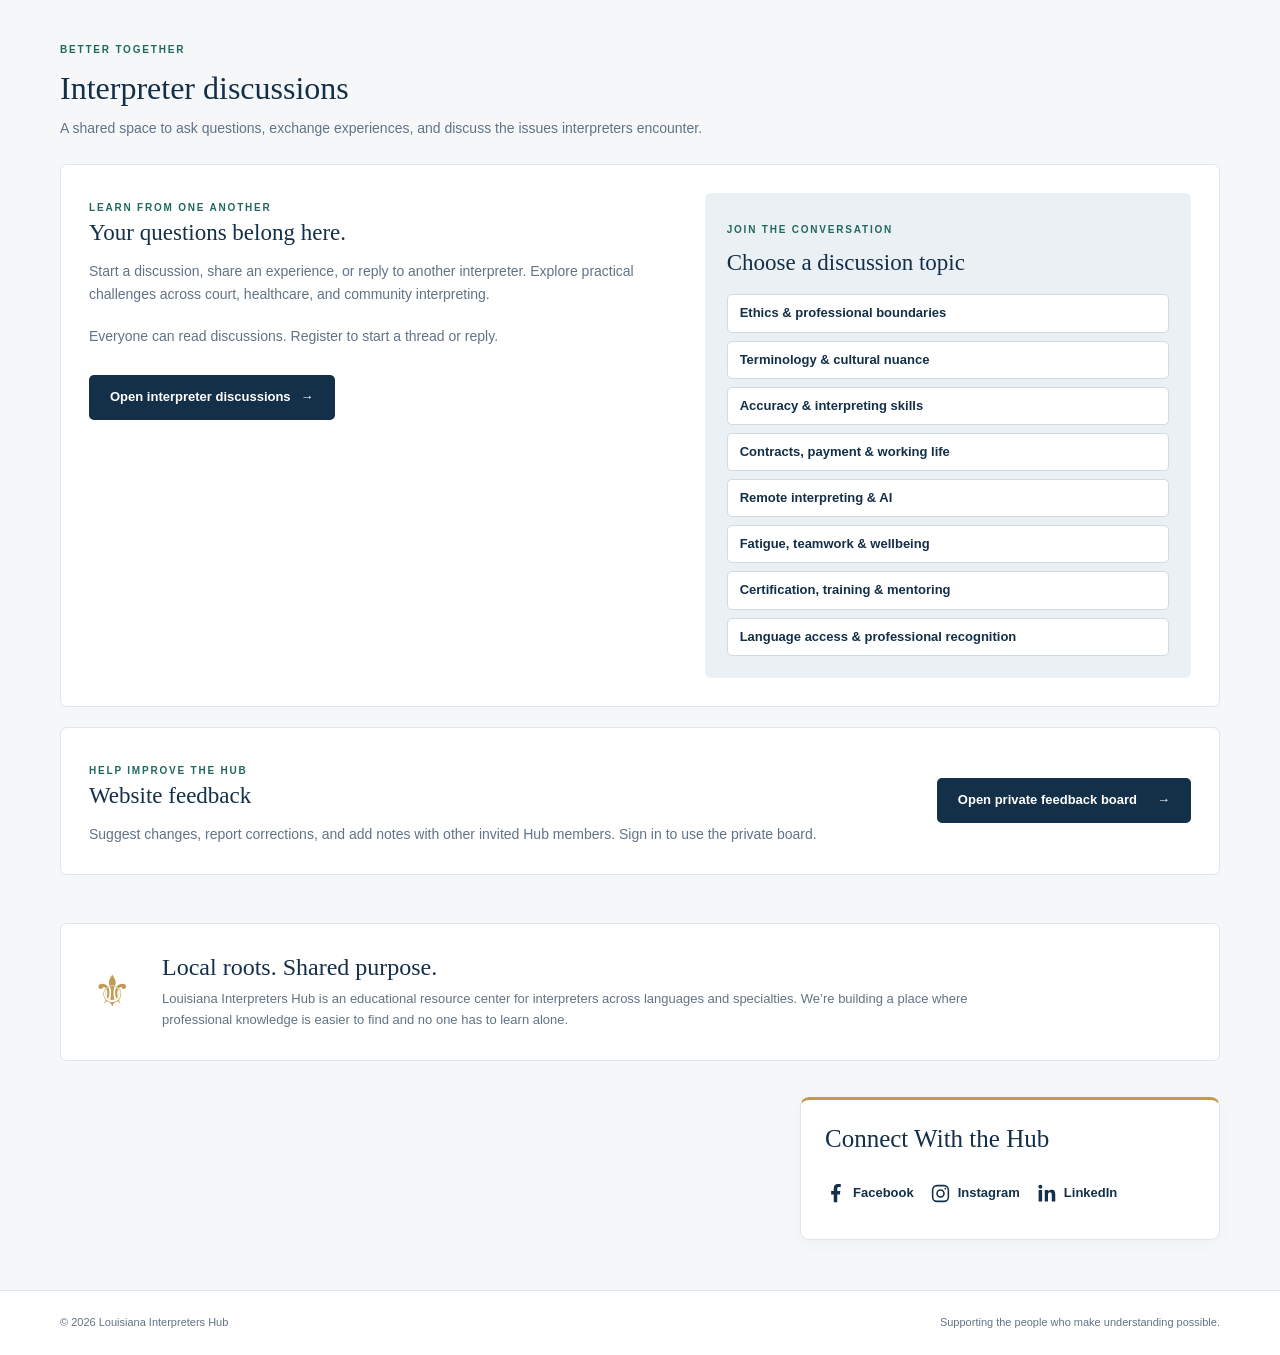
==== commit 77ff9569: "Make interpreter discussions public to read and require registration to post" ====
--- a/index.html
+++ b/index.html
@@ -140,21 +140,21 @@
           <span class="section-label">Learn from one another</span>
           <h3>Your questions belong here.</h3>
           <p>Start a discussion, share an experience, or reply to another interpreter. Explore practical challenges across court, healthcare, and community interpreting.</p>
-          <p>Invited Hub members sign in to post and read discussions.</p>
-          <a class="button" href="https://louisiana-hub-feedback.lattertulip17.chatgpt.site/discussions" target="_blank" rel="noopener noreferrer" aria-label="Open interpreter discussions (opens in a new tab)">Open interpreter discussions <span aria-hidden="true">→</span></a>
+          <p>Everyone can read discussions. Register to start a thread or reply.</p>
+          <a class="button" href="https://louisiana-hub-discussions.lattertulip17.chatgpt.site/discussions" target="_blank" rel="noopener noreferrer" aria-label="Open interpreter discussions (opens in a new tab)">Open interpreter discussions <span aria-hidden="true">→</span></a>
         </div>
         <div id="community-topics" class="community-future" aria-labelledby="community-topics-title">
           <span class="section-label">Join the conversation</span>
           <h3 id="community-topics-title">Choose a discussion topic</h3>
           <ul class="discussion-topic-links">
-              <li><a href="https://louisiana-hub-feedback.lattertulip17.chatgpt.site/discussions?topic=ethics" target="_blank" rel="noopener noreferrer" aria-label="Ethics &amp; professional boundaries (opens in a new tab)">Ethics &amp; professional boundaries</a></li>
-              <li><a href="https://louisiana-hub-feedback.lattertulip17.chatgpt.site/discussions?topic=terminology" target="_blank" rel="noopener noreferrer" aria-label="Terminology &amp; cultural nuance (opens in a new tab)">Terminology &amp; cultural nuance</a></li>
-              <li><a href="https://louisiana-hub-feedback.lattertulip17.chatgpt.site/discussions?topic=skills" target="_blank" rel="noopener noreferrer" aria-label="Accuracy &amp; interpreting skills (opens in a new tab)">Accuracy &amp; interpreting skills</a></li>
-              <li><a href="https://louisiana-hub-feedback.lattertulip17.chatgpt.site/discussions?topic=working-life" target="_blank" rel="noopener noreferrer" aria-label="Contracts, payment &amp; working life (opens in a new tab)">Contracts, payment &amp; working life</a></li>
-              <li><a href="https://louisiana-hub-feedback.lattertulip17.chatgpt.site/discussions?topic=technology" target="_blank" rel="noopener noreferrer" aria-label="Remote interpreting &amp; AI (opens in a new tab)">Remote interpreting &amp; AI</a></li>
-              <li><a href="https://louisiana-hub-feedback.lattertulip17.chatgpt.site/discussions?topic=wellbeing" target="_blank" rel="noopener noreferrer" aria-label="Fatigue, teamwork &amp; wellbeing (opens in a new tab)">Fatigue, teamwork &amp; wellbeing</a></li>
-              <li><a href="https://louisiana-hub-feedback.lattertulip17.chatgpt.site/discussions?topic=development" target="_blank" rel="noopener noreferrer" aria-label="Certification, training &amp; mentoring (opens in a new tab)">Certification, training &amp; mentoring</a></li>
-              <li><a href="https://louisiana-hub-feedback.lattertulip17.chatgpt.site/discussions?topic=language-access" target="_blank" rel="noopener noreferrer" aria-label="Language access &amp; professional recognition (opens in a new tab)">Language access &amp; professional recognition</a></li>
+              <li><a href="https://louisiana-hub-discussions.lattertulip17.chatgpt.site/discussions?topic=ethics" target="_blank" rel="noopener noreferrer" aria-label="Ethics &amp; professional boundaries (opens in a new tab)">Ethics &amp; professional boundaries</a></li>
+              <li><a href="https://louisiana-hub-discussions.lattertulip17.chatgpt.site/discussions?topic=terminology" target="_blank" rel="noopener noreferrer" aria-label="Terminology &amp; cultural nuance (opens in a new tab)">Terminology &amp; cultural nuance</a></li>
+              <li><a href="https://louisiana-hub-discussions.lattertulip17.chatgpt.site/discussions?topic=skills" target="_blank" rel="noopener noreferrer" aria-label="Accuracy &amp; interpreting skills (opens in a new tab)">Accuracy &amp; interpreting skills</a></li>
+              <li><a href="https://louisiana-hub-discussions.lattertulip17.chatgpt.site/discussions?topic=working-life" target="_blank" rel="noopener noreferrer" aria-label="Contracts, payment &amp; working life (opens in a new tab)">Contracts, payment &amp; working life</a></li>
+              <li><a href="https://louisiana-hub-discussions.lattertulip17.chatgpt.site/discussions?topic=technology" target="_blank" rel="noopener noreferrer" aria-label="Remote interpreting &amp; AI (opens in a new tab)">Remote interpreting &amp; AI</a></li>
+              <li><a href="https://louisiana-hub-discussions.lattertulip17.chatgpt.site/discussions?topic=wellbeing" target="_blank" rel="noopener noreferrer" aria-label="Fatigue, teamwork &amp; wellbeing (opens in a new tab)">Fatigue, teamwork &amp; wellbeing</a></li>
+              <li><a href="https://louisiana-hub-discussions.lattertulip17.chatgpt.site/discussions?topic=development" target="_blank" rel="noopener noreferrer" aria-label="Certification, training &amp; mentoring (opens in a new tab)">Certification, training &amp; mentoring</a></li>
+              <li><a href="https://louisiana-hub-discussions.lattertulip17.chatgpt.site/discussions?topic=language-access" target="_blank" rel="noopener noreferrer" aria-label="Language access &amp; professional recognition (opens in a new tab)">Language access &amp; professional recognition</a></li>
           </ul>
         </div>
       </div>
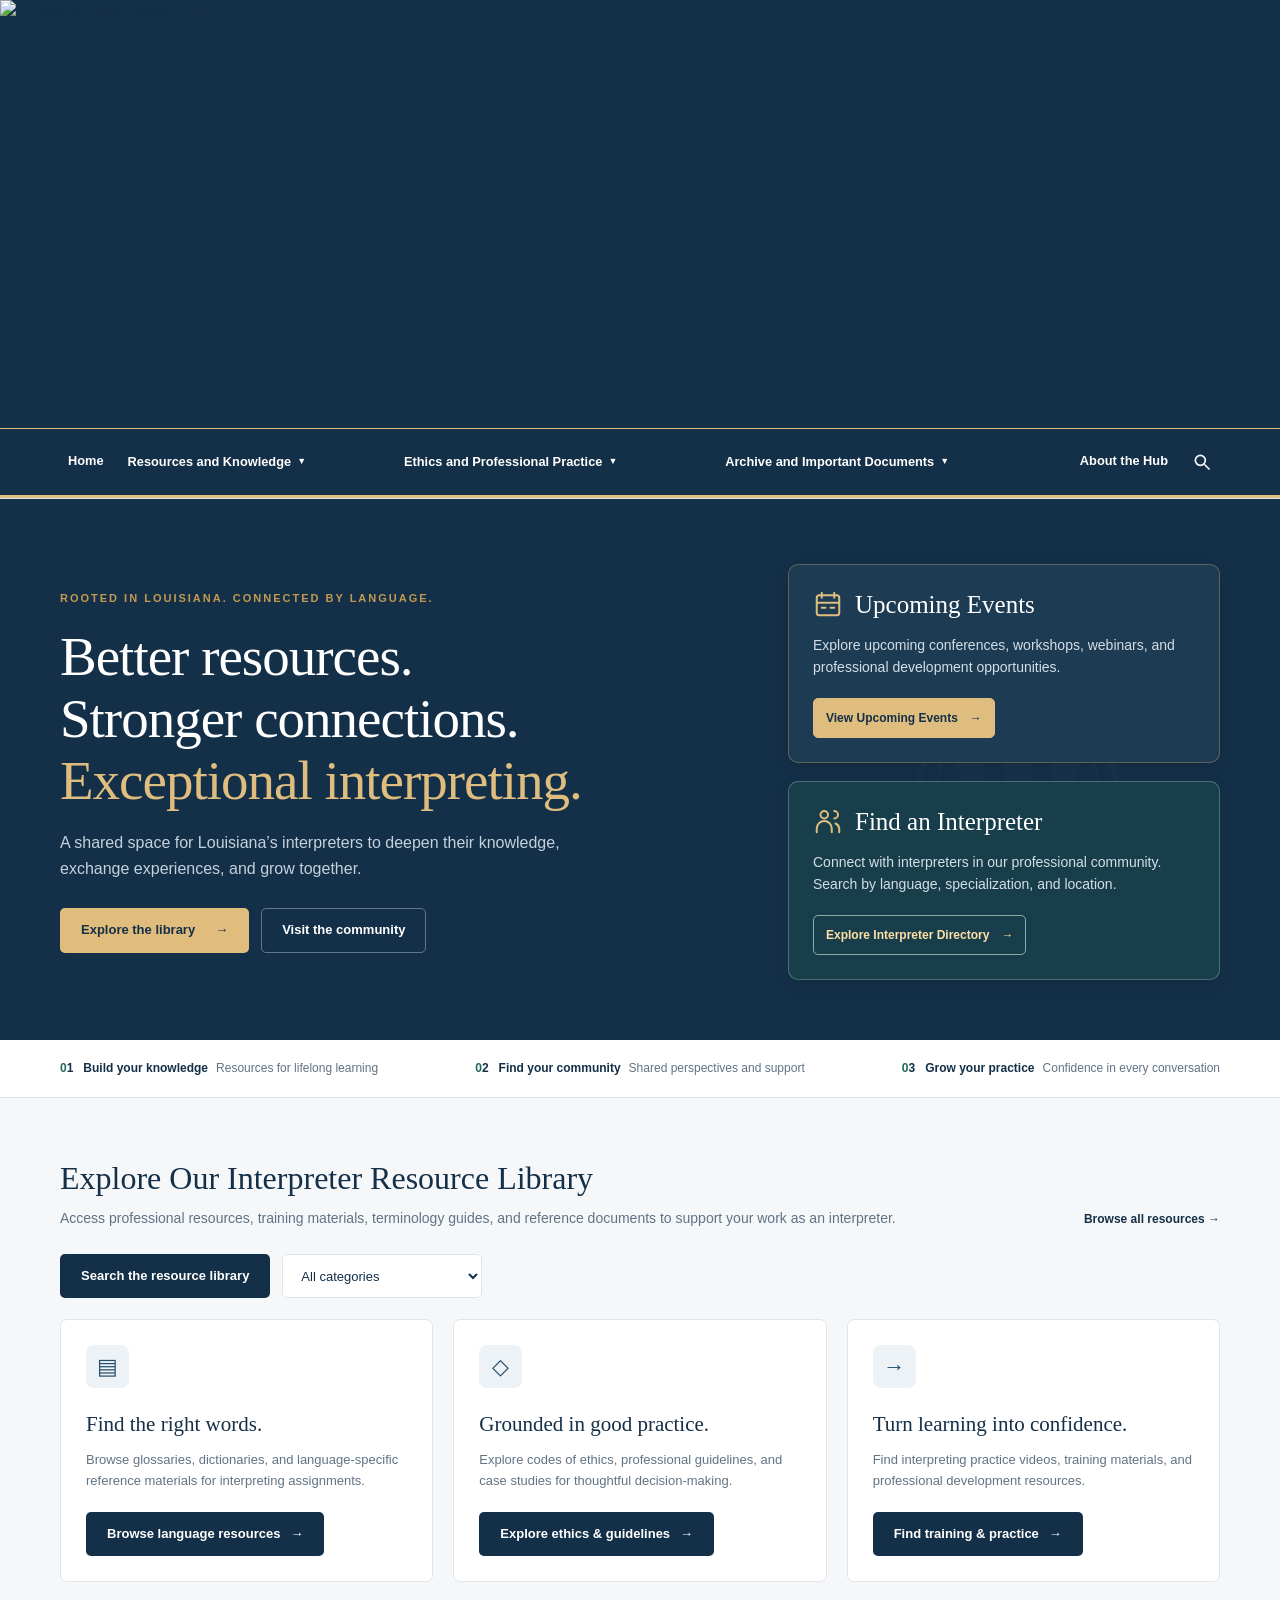
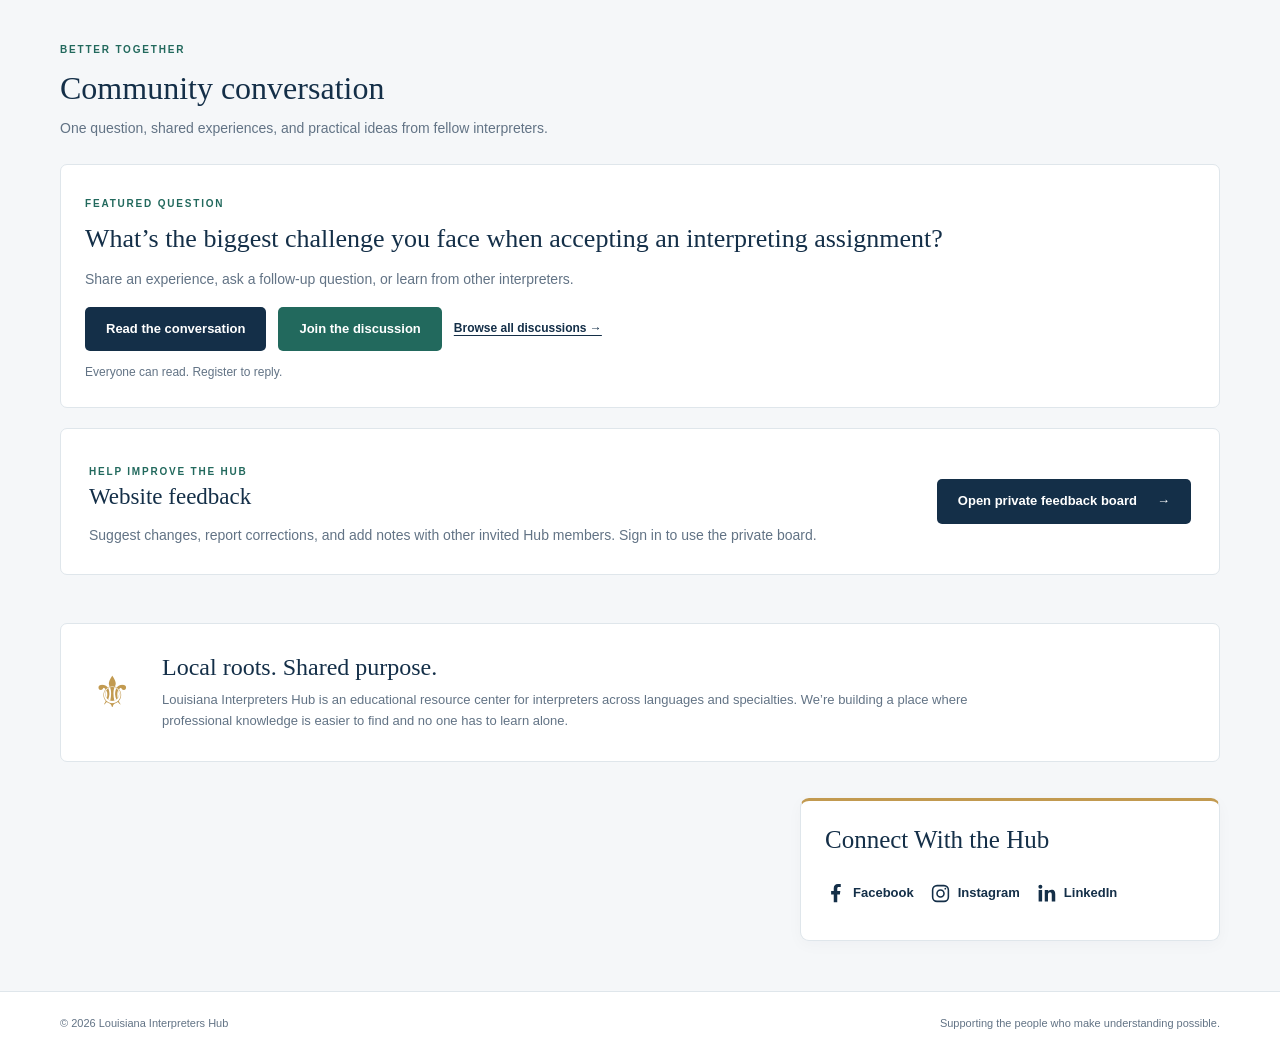
==== commit 43188ff9: "Feature one compact community conversation instead of eight topic links" ====
--- a/index.html
+++ b/index.html
@@ -9,7 +9,7 @@
 <link rel="stylesheet" href="assets/library.css?v=feature-boxes-1">
 <script defer src="data/resources.js?v=position-papers-1"></script>
 <script defer src="assets/navigation.js?v=feature-boxes-1"></script>
-<link rel="stylesheet" href="assets/home.css?v=interpreter-discussions-1">
+<link rel="stylesheet" href="assets/home.css?v=featured-conversation-1">
 </head>
 <body>
 <a class="skip" href="#main">Skip to content</a>
@@ -131,31 +131,21 @@
       <div class="section-head">
         <div>
           <span class="section-label">Better together</span>
-          <h2 id="community-title">Interpreter discussions</h2>
-          <p>A shared space to ask questions, exchange experiences, and discuss the issues interpreters encounter.</p>
-        </div>
-      </div>
-      <div class="community-panel interpreter-discussions">
-        <div>
-          <span class="section-label">Learn from one another</span>
-          <h3>Your questions belong here.</h3>
-          <p>Start a discussion, share an experience, or reply to another interpreter. Explore practical challenges across court, healthcare, and community interpreting.</p>
-          <p>Everyone can read discussions. Register to start a thread or reply.</p>
-          <a class="button" href="https://louisiana-hub-discussions.lattertulip17.chatgpt.site/discussions" target="_blank" rel="noopener noreferrer" aria-label="Open interpreter discussions (opens in a new tab)">Open interpreter discussions <span aria-hidden="true">→</span></a>
-        </div>
-        <div id="community-topics" class="community-future" aria-labelledby="community-topics-title">
-          <span class="section-label">Join the conversation</span>
-          <h3 id="community-topics-title">Choose a discussion topic</h3>
-          <ul class="discussion-topic-links">
-              <li><a href="https://louisiana-hub-discussions.lattertulip17.chatgpt.site/discussions?topic=ethics" target="_blank" rel="noopener noreferrer" aria-label="Ethics &amp; professional boundaries (opens in a new tab)">Ethics &amp; professional boundaries</a></li>
-              <li><a href="https://louisiana-hub-discussions.lattertulip17.chatgpt.site/discussions?topic=terminology" target="_blank" rel="noopener noreferrer" aria-label="Terminology &amp; cultural nuance (opens in a new tab)">Terminology &amp; cultural nuance</a></li>
-              <li><a href="https://louisiana-hub-discussions.lattertulip17.chatgpt.site/discussions?topic=skills" target="_blank" rel="noopener noreferrer" aria-label="Accuracy &amp; interpreting skills (opens in a new tab)">Accuracy &amp; interpreting skills</a></li>
-              <li><a href="https://louisiana-hub-discussions.lattertulip17.chatgpt.site/discussions?topic=working-life" target="_blank" rel="noopener noreferrer" aria-label="Contracts, payment &amp; working life (opens in a new tab)">Contracts, payment &amp; working life</a></li>
-              <li><a href="https://louisiana-hub-discussions.lattertulip17.chatgpt.site/discussions?topic=technology" target="_blank" rel="noopener noreferrer" aria-label="Remote interpreting &amp; AI (opens in a new tab)">Remote interpreting &amp; AI</a></li>
-              <li><a href="https://louisiana-hub-discussions.lattertulip17.chatgpt.site/discussions?topic=wellbeing" target="_blank" rel="noopener noreferrer" aria-label="Fatigue, teamwork &amp; wellbeing (opens in a new tab)">Fatigue, teamwork &amp; wellbeing</a></li>
-              <li><a href="https://louisiana-hub-discussions.lattertulip17.chatgpt.site/discussions?topic=development" target="_blank" rel="noopener noreferrer" aria-label="Certification, training &amp; mentoring (opens in a new tab)">Certification, training &amp; mentoring</a></li>
-              <li><a href="https://louisiana-hub-discussions.lattertulip17.chatgpt.site/discussions?topic=language-access" target="_blank" rel="noopener noreferrer" aria-label="Language access &amp; professional recognition (opens in a new tab)">Language access &amp; professional recognition</a></li>
-          </ul>
+          <h2 id="community-title">Community conversation</h2>
+          <p>One question, shared experiences, and practical ideas from fellow interpreters.</p>
+        </div>
+      </div>
+      <div class="community-panel community-conversation" aria-labelledby="conversation-title">
+        <div>
+          <span class="section-label">Featured question</span>
+          <h3 id="conversation-title">What’s the biggest challenge you face when accepting an interpreting assignment?</h3>
+          <p>Share an experience, ask a follow-up question, or learn from other interpreters.</p>
+          <div class="conversation-actions">
+            <a class="button" href="https://louisiana-hub-discussions.lattertulip17.chatgpt.site/?conversation=accepting-assignments" target="_blank" rel="noopener noreferrer" aria-label="Read the conversation (opens in a new tab)">Read the conversation</a>
+            <a class="button conversation-join" href="https://louisiana-hub-discussions.lattertulip17.chatgpt.site/?conversation=accepting-assignments&amp;join=1" target="_blank" rel="noopener noreferrer" aria-label="Join the discussion (opens in a new tab)">Join the discussion</a>
+            <a class="small-link" href="https://louisiana-hub-discussions.lattertulip17.chatgpt.site/?view=all#discussion-list" target="_blank" rel="noopener noreferrer" aria-label="Browse all discussions (opens in a new tab)">Browse all discussions →</a>
+          </div>
+          <p class="conversation-access">Everyone can read. Register to reply.</p>
         </div>
       </div>
 
--- a/assets/home.css
+++ b/assets/home.css
@@ -39,8 +39,12 @@
 .feedback-callout p{margin-bottom:0}
 @media(max-width:600px){.feedback-callout{grid-template-columns:1fr}.feedback-callout .button{justify-self:start}}
 
-.interpreter-discussions>div:first-child>.button{margin-top:8px;gap:10px}
-.discussion-topic-links{list-style:none;margin:16px 0 0;padding:0;display:grid;gap:8px}
-.discussion-topic-links li{margin:0}
-.discussion-topic-links a{display:block;padding:9px 12px;background:#fff;border:1px solid #cfdae2;border-radius:5px;font-size:13px;font-weight:600;text-decoration:none;line-height:1.4}
-.discussion-topic-links a:hover{border-color:var(--green);color:var(--green);text-decoration:underline}
+
+.community-conversation{grid-template-columns:1fr;gap:0;padding:24px}
+.community-conversation h3{font-size:26px;max-width:900px;margin:8px 0 12px}
+.community-conversation p{margin-bottom:16px}
+.conversation-actions{display:flex;align-items:center;flex-wrap:wrap;gap:12px}
+.conversation-join{background:var(--green)}
+.conversation-actions .small-link{padding:10px 0;text-decoration:underline;text-underline-offset:3px;white-space:normal}
+.community-conversation .conversation-access{font-size:12px;margin:12px 0 0}
+@media(max-width:600px){.community-conversation{padding:20px}.community-conversation h3{font-size:23px}.conversation-actions{gap:10px}}
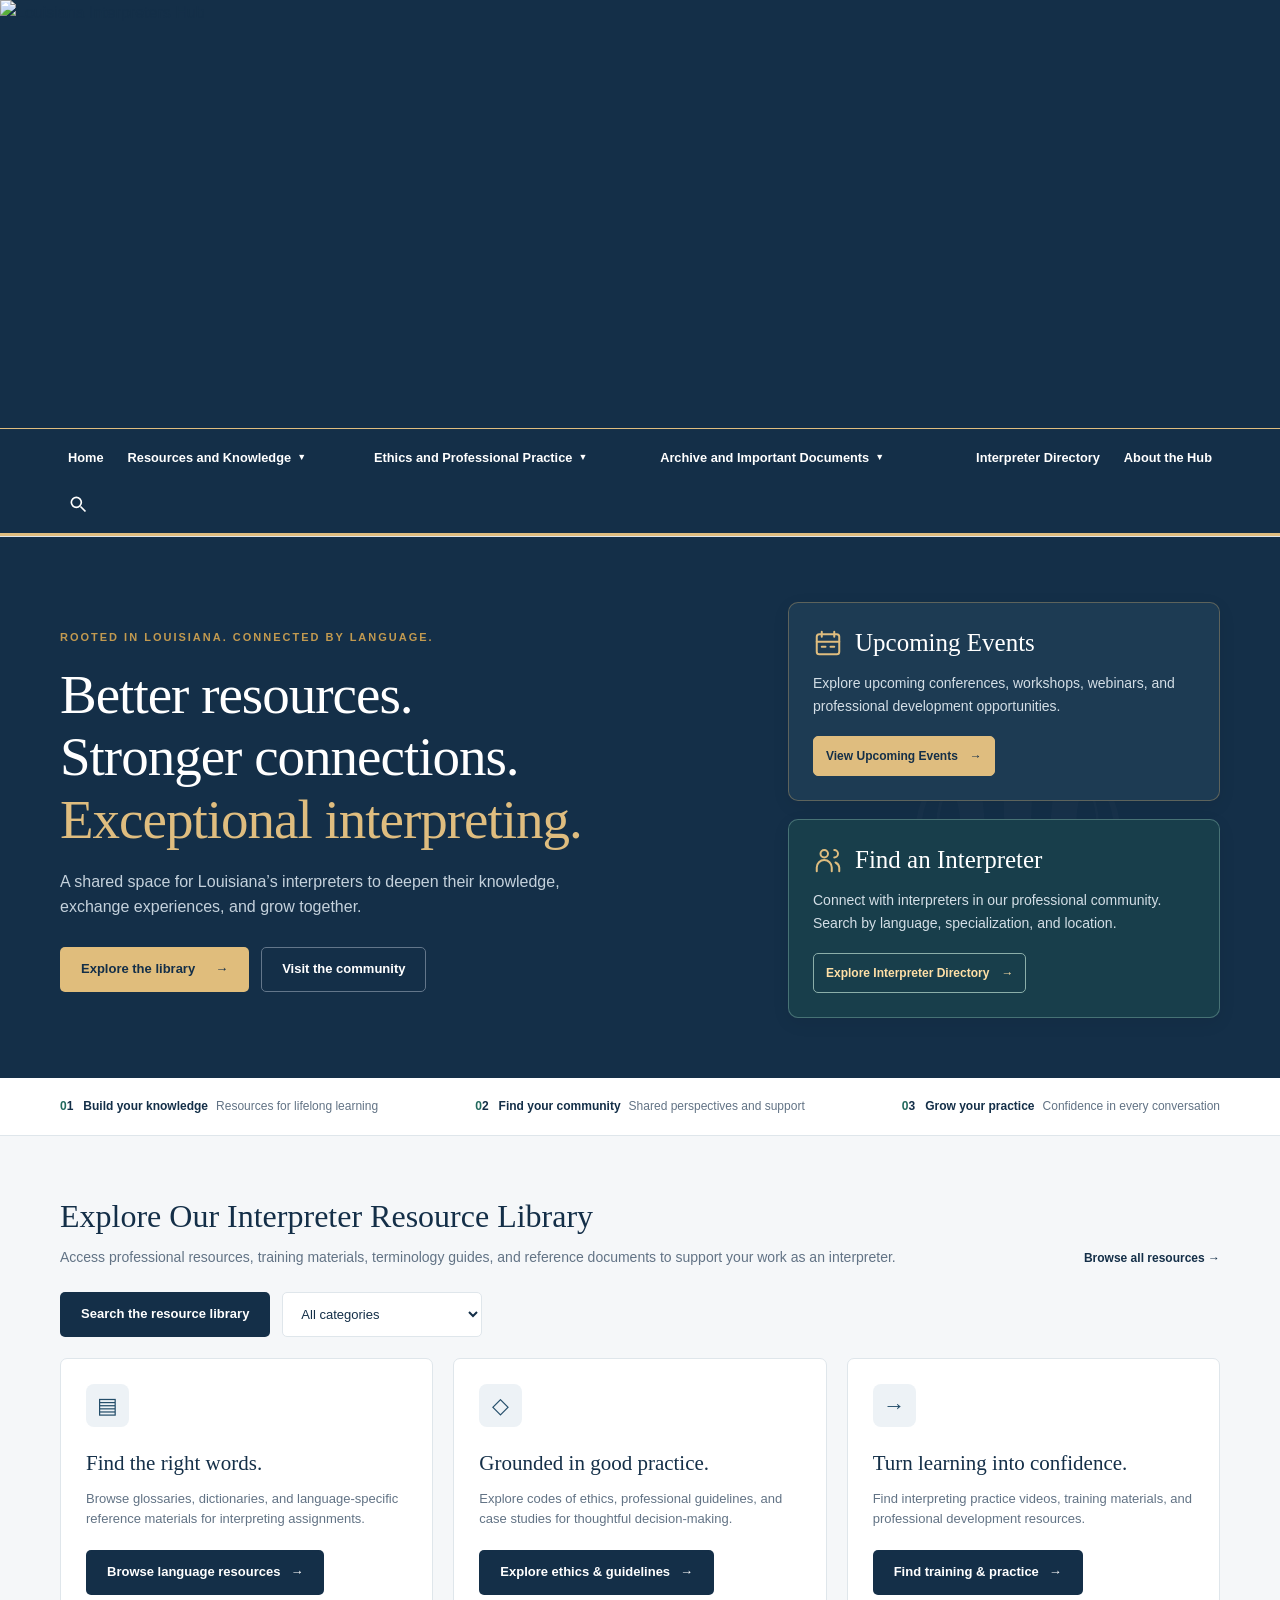
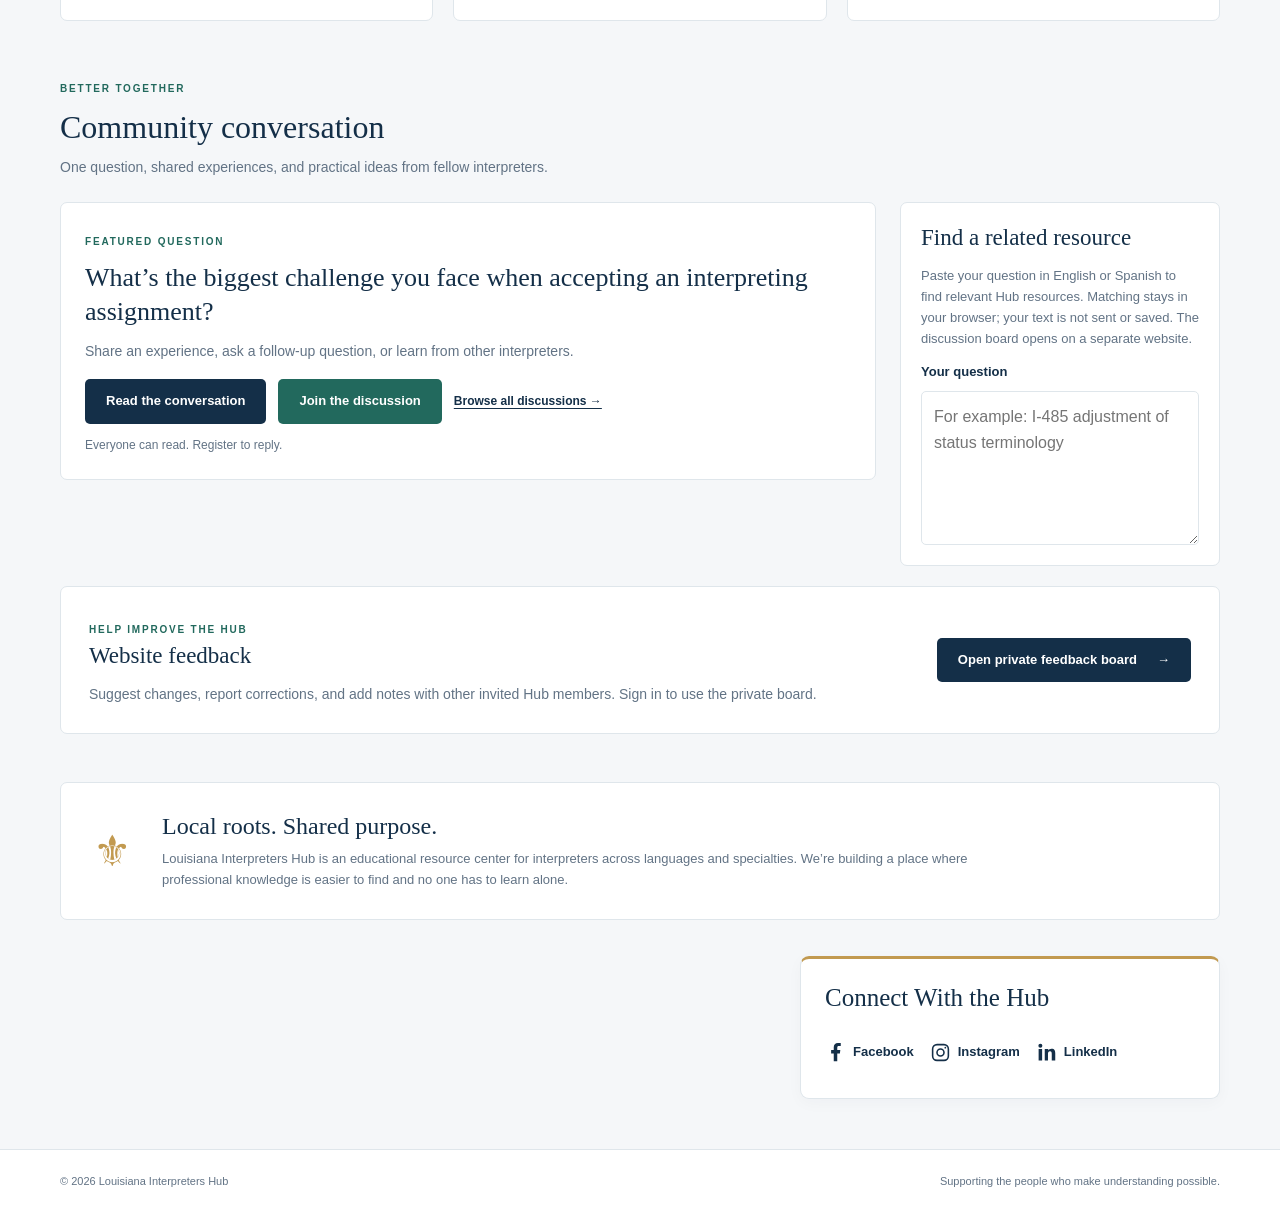
==== commit ecfc458a: "Integrate resource suggestions and Supabase interpreter directory" ====
--- a/index.html
+++ b/index.html
@@ -7,9 +7,12 @@
 <title>Louisiana Interpreters Hub</title>
 <link rel="stylesheet" href="assets/site.css">
 <link rel="stylesheet" href="assets/library.css?v=feature-boxes-1">
-<script defer src="data/resources.js?v=position-papers-1"></script>
+<script defer src="data/resources.js?v=general-resources-2"></script>
 <script defer src="assets/navigation.js?v=feature-boxes-1"></script>
 <link rel="stylesheet" href="assets/home.css?v=featured-conversation-1">
+<link rel="stylesheet" href="assets/discussion-suggestions.css?v=2">
+<script defer src="assets/resource-suggestions.js?v=1"></script>
+<script defer src="assets/discussion-suggestions.js?v=1"></script>
 </head>
 <body>
 <a class="skip" href="#main">Skip to content</a>
@@ -46,7 +49,7 @@
         <p>A shared space for Louisiana’s interpreters to deepen their knowledge, exchange experiences, and grow together.</p>
         <div class="actions">
           <a href="#library" class="button gold">Explore the library <span aria-hidden="true">→</span></a>
-          <a href="#community" class="button outline">Visit the community</a>
+          <a href="https://louisiana-hub-discussions.lattertulip17.chatgpt.site/" class="button outline">Visit the community</a>
         </div>
       </div>
       <aside class="hero-features" aria-label="Explore our community">
@@ -135,6 +138,7 @@
           <p>One question, shared experiences, and practical ideas from fellow interpreters.</p>
         </div>
       </div>
+      <div class="conversation-with-resources">
       <div class="community-panel community-conversation" aria-labelledby="conversation-title">
         <div>
           <span class="section-label">Featured question</span>
@@ -147,6 +151,15 @@
           </div>
           <p class="conversation-access">Everyone can read. Register to reply.</p>
         </div>
+      </div>
+
+        <aside class="related-resource-finder" aria-labelledby="related-resource-title">
+          <h3 id="related-resource-title">Find a related resource</h3>
+          <p id="related-resource-help">Paste your question in English or Spanish to find relevant Hub resources. Matching stays in your browser; your text is not sent or saved. The discussion board opens on a separate website.</p>
+          <label for="related-resource-question">Your question</label>
+          <textarea id="related-resource-question" rows="5" aria-describedby="related-resource-help" placeholder="For example: I-485 adjustment of status terminology" autocomplete="off" spellcheck="false"></textarea>
+          <div id="related-resource-suggestions" class="discussion-suggestions" aria-live="polite" aria-atomic="true" hidden></div>
+        </aside>
       </div>
 
       <div class="community-panel feedback-callout" aria-labelledby="feedback-title">
--- a/assets/discussion-suggestions.css
+++ b/assets/discussion-suggestions.css
@@ -0,0 +1,11 @@
+.related-resource-finder{margin-top:24px;padding:20px;background:white;border:1px solid var(--line);border-radius:7px}
+.related-resource-finder h3{font:400 23px Georgia,serif;margin:0 0 10px;line-height:1.3}
+.related-resource-finder p{font-size:13px;color:var(--muted)}
+.related-resource-finder label{display:block;font-size:13px;font-weight:bold;margin-bottom:8px}
+.related-resource-finder textarea{display:block;width:100%;min-height:125px;resize:vertical;border:1px solid var(--line);border-radius:5px;padding:12px;font:inherit;color:var(--navy);background:white}
+.related-resource-finder textarea:focus-visible{outline:3px solid var(--gold);outline-offset:3px}
+.discussion-suggestions{display:grid;gap:9px;margin-top:14px;font-size:13px}
+.discussion-suggestions a{display:block;border-left:3px solid var(--gold);padding:6px 10px;background:#f5f7f9;color:var(--navy);overflow-wrap:anywhere;text-decoration:underline;text-underline-offset:3px}
+.conversation-with-resources{display:grid;grid-template-columns:minmax(0,1fr) 320px;gap:24px;align-items:start}
+.conversation-with-resources .related-resource-finder{margin-top:0}
+@media(max-width:850px){.conversation-with-resources{grid-template-columns:1fr;gap:18px}}
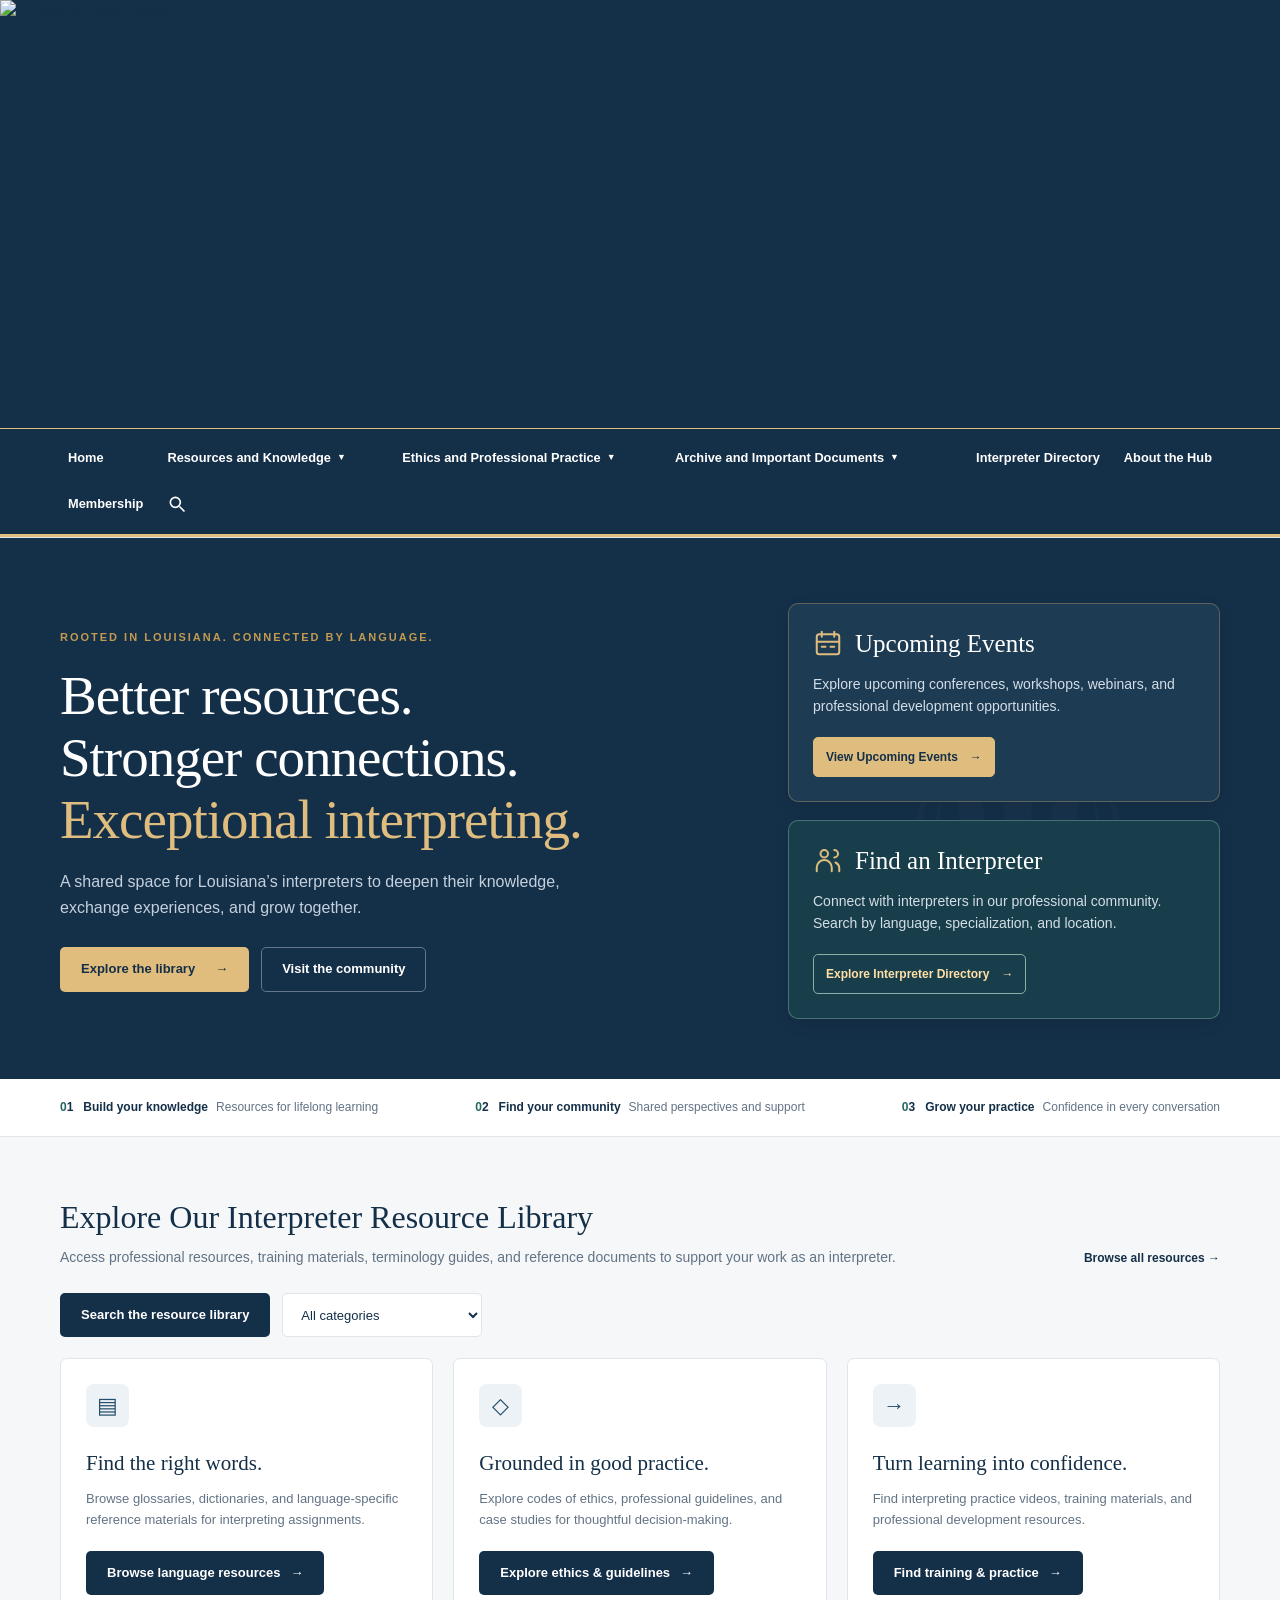
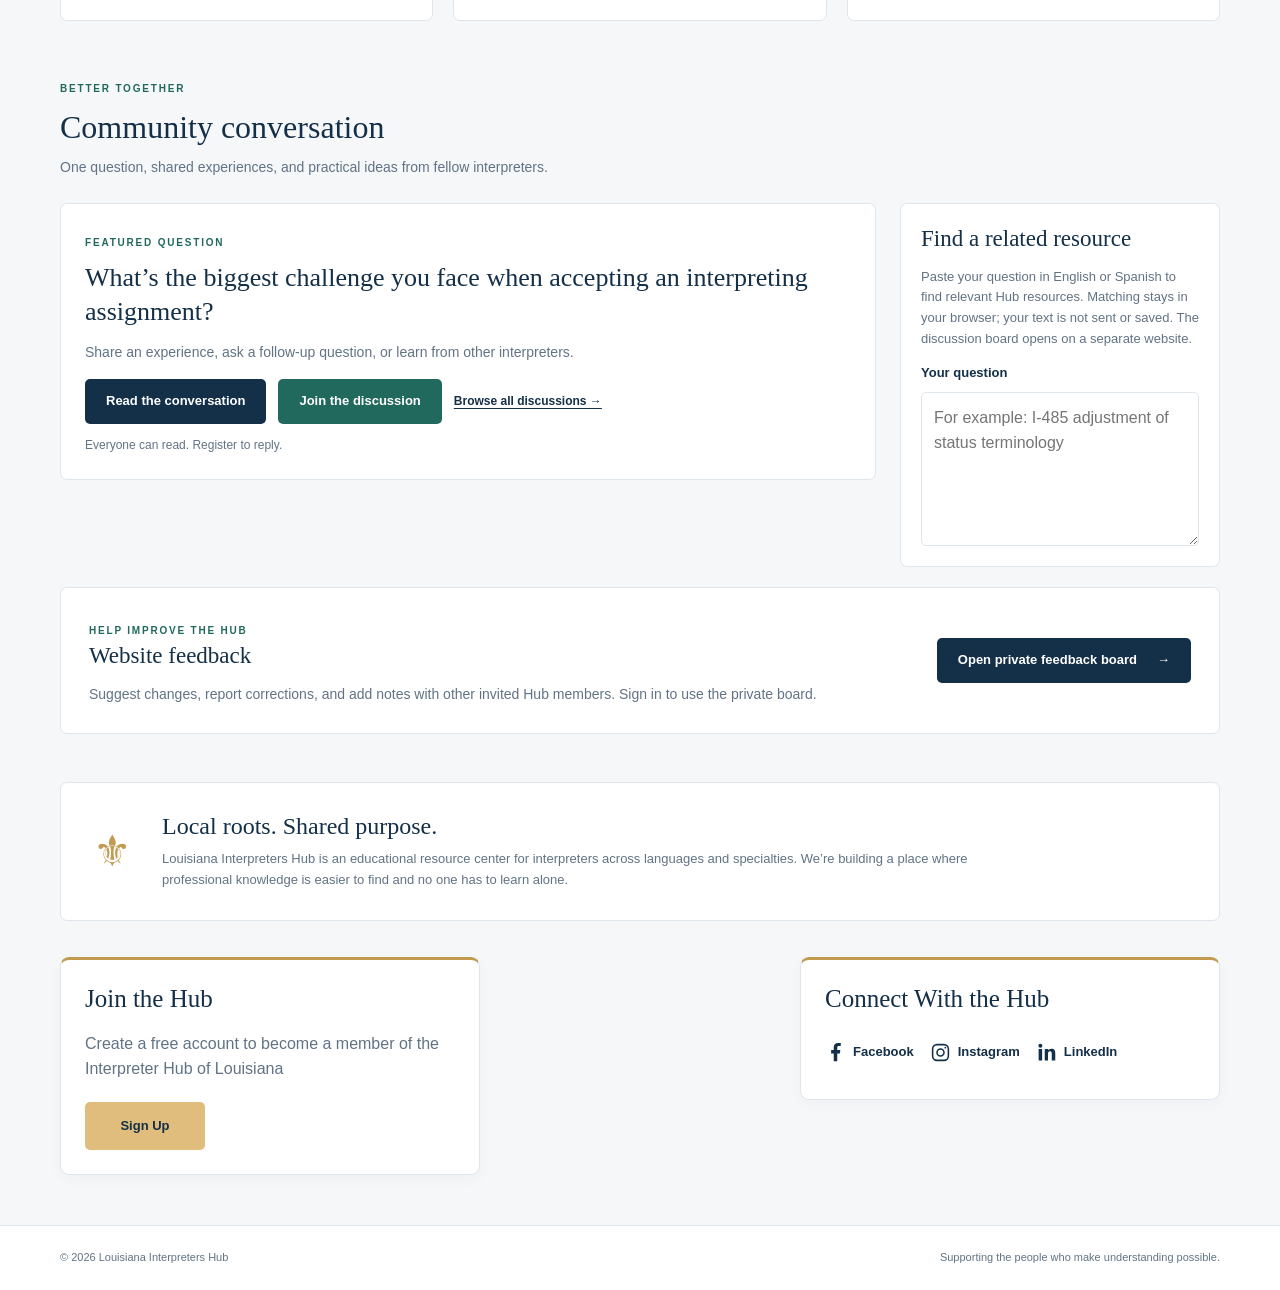
==== commit c94995fe: "Add homepage Join the Hub card with direct signup" ====
--- a/index.html
+++ b/index.html
@@ -8,8 +8,8 @@
 <link rel="stylesheet" href="assets/site.css">
 <link rel="stylesheet" href="assets/library.css?v=feature-boxes-1">
 <script defer src="data/resources.js?v=general-resources-2"></script>
-<script defer src="assets/navigation.js?v=feature-boxes-1"></script>
-<link rel="stylesheet" href="assets/home.css?v=featured-conversation-1">
+<script defer src="assets/navigation.js?v=membership-1"></script>
+<link rel="stylesheet" href="assets/home.css?v=join-hub-1">
 <link rel="stylesheet" href="assets/discussion-suggestions.css?v=2">
 <script defer src="assets/resource-suggestions.js?v=1"></script>
 <script defer src="assets/discussion-suggestions.js?v=1"></script>
@@ -35,6 +35,7 @@
         <a href="#library">Study library</a>
         <a href="#community">Community</a>
         <a href="#about" class="nav-cta">About the hub ↗</a>
+        <a href="membership.html">Membership</a>
       </nav>
     </div>
   </div>
@@ -179,6 +180,12 @@
         <p>Louisiana Interpreters Hub is an educational resource center for interpreters across languages and specialties. We’re building a place where professional knowledge is easier to find and no one has to learn alone.</p>
       </div>
     </section>
+    <div class="homepage-community-bottom">
+      <section class="join-hub" aria-labelledby="join-hub-title">
+        <h2 id="join-hub-title">Join the Hub</h2>
+        <p>Create a free account to become a member of the Interpreter Hub of Louisiana</p>
+        <a class="button gold" href="membership.html?mode=signup">Sign Up</a>
+      </section>
     <section class="social-section" aria-labelledby="social-title">
       <div class="social-box">
         <h2 id="social-title">Connect With the Hub</h2>
@@ -195,6 +202,7 @@
         </div>
       </div>
     </section>
+    </div>
   </div>
 </main>
 
--- a/assets/home.css
+++ b/assets/home.css
@@ -48,3 +48,13 @@
 .conversation-actions .small-link{padding:10px 0;text-decoration:underline;text-underline-offset:3px;white-space:normal}
 .community-conversation .conversation-access{font-size:12px;margin:12px 0 0}
 @media(max-width:600px){.community-conversation{padding:20px}.community-conversation h3{font-size:23px}.conversation-actions{gap:10px}}
+
+/* The final homepage row pairs membership on the left with social links on the right. */
+.homepage-community-bottom{display:grid;grid-template-columns:minmax(0,1fr) minmax(0,1fr);gap:28px;align-items:start;padding-top:36px;margin-bottom:36px}
+.homepage-community-bottom .social-section{padding:0;margin:0;min-width:0}
+.homepage-community-bottom .join-hub{width:min(100%,420px);margin:0;min-width:0}
+.join-hub{padding:24px;background:#fff;border:1px solid var(--line);border-top:3px solid var(--gold);border-radius:9px;box-shadow:0 4px 16px #142f4808}
+.join-hub h2{font-size:25px;margin:0 0 17px}
+.join-hub p{margin:0 0 20px;color:var(--muted)}
+.join-hub .button{min-height:48px;min-width:120px;justify-content:center}
+@media(max-width:700px){.homepage-community-bottom{grid-template-columns:1fr;gap:24px;padding-top:28px}.homepage-community-bottom .social-box{width:100%}.homepage-community-bottom .join-hub{width:100%;padding:20px}.join-hub .button{width:100%}}
